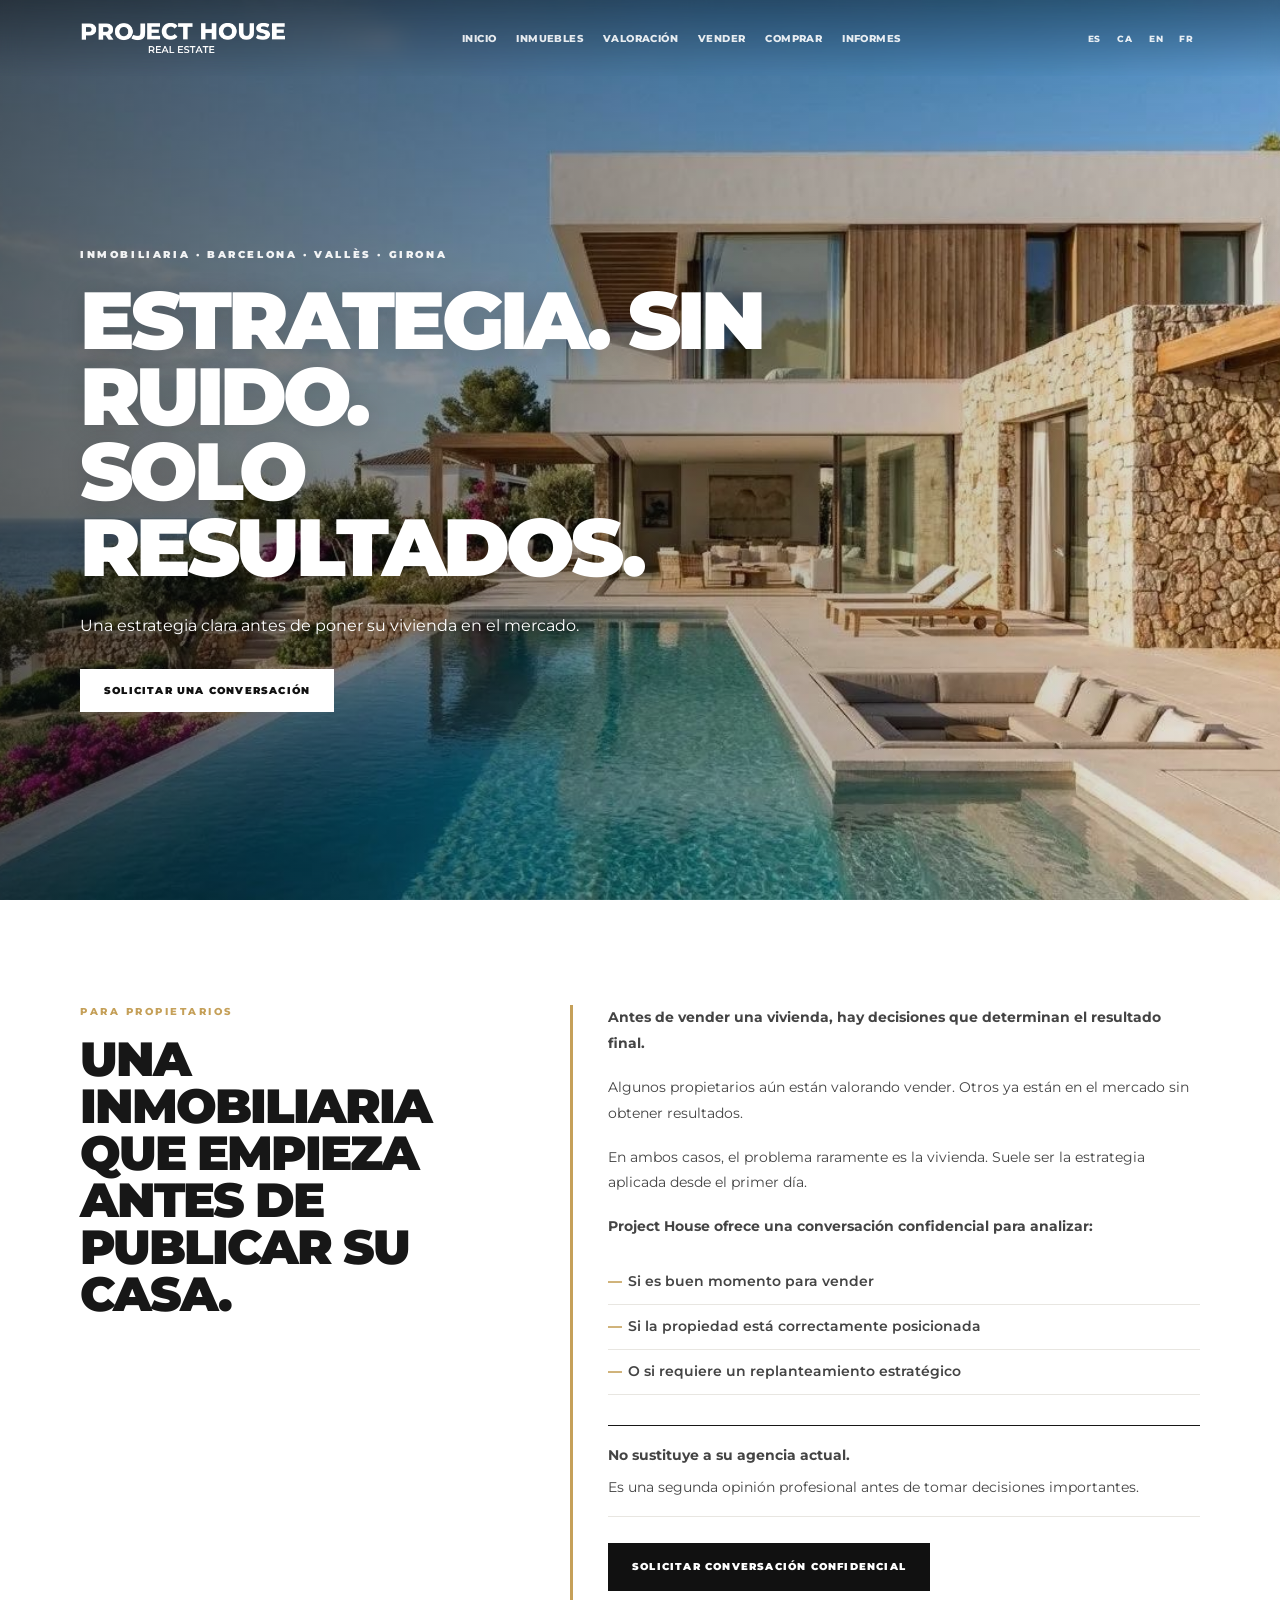
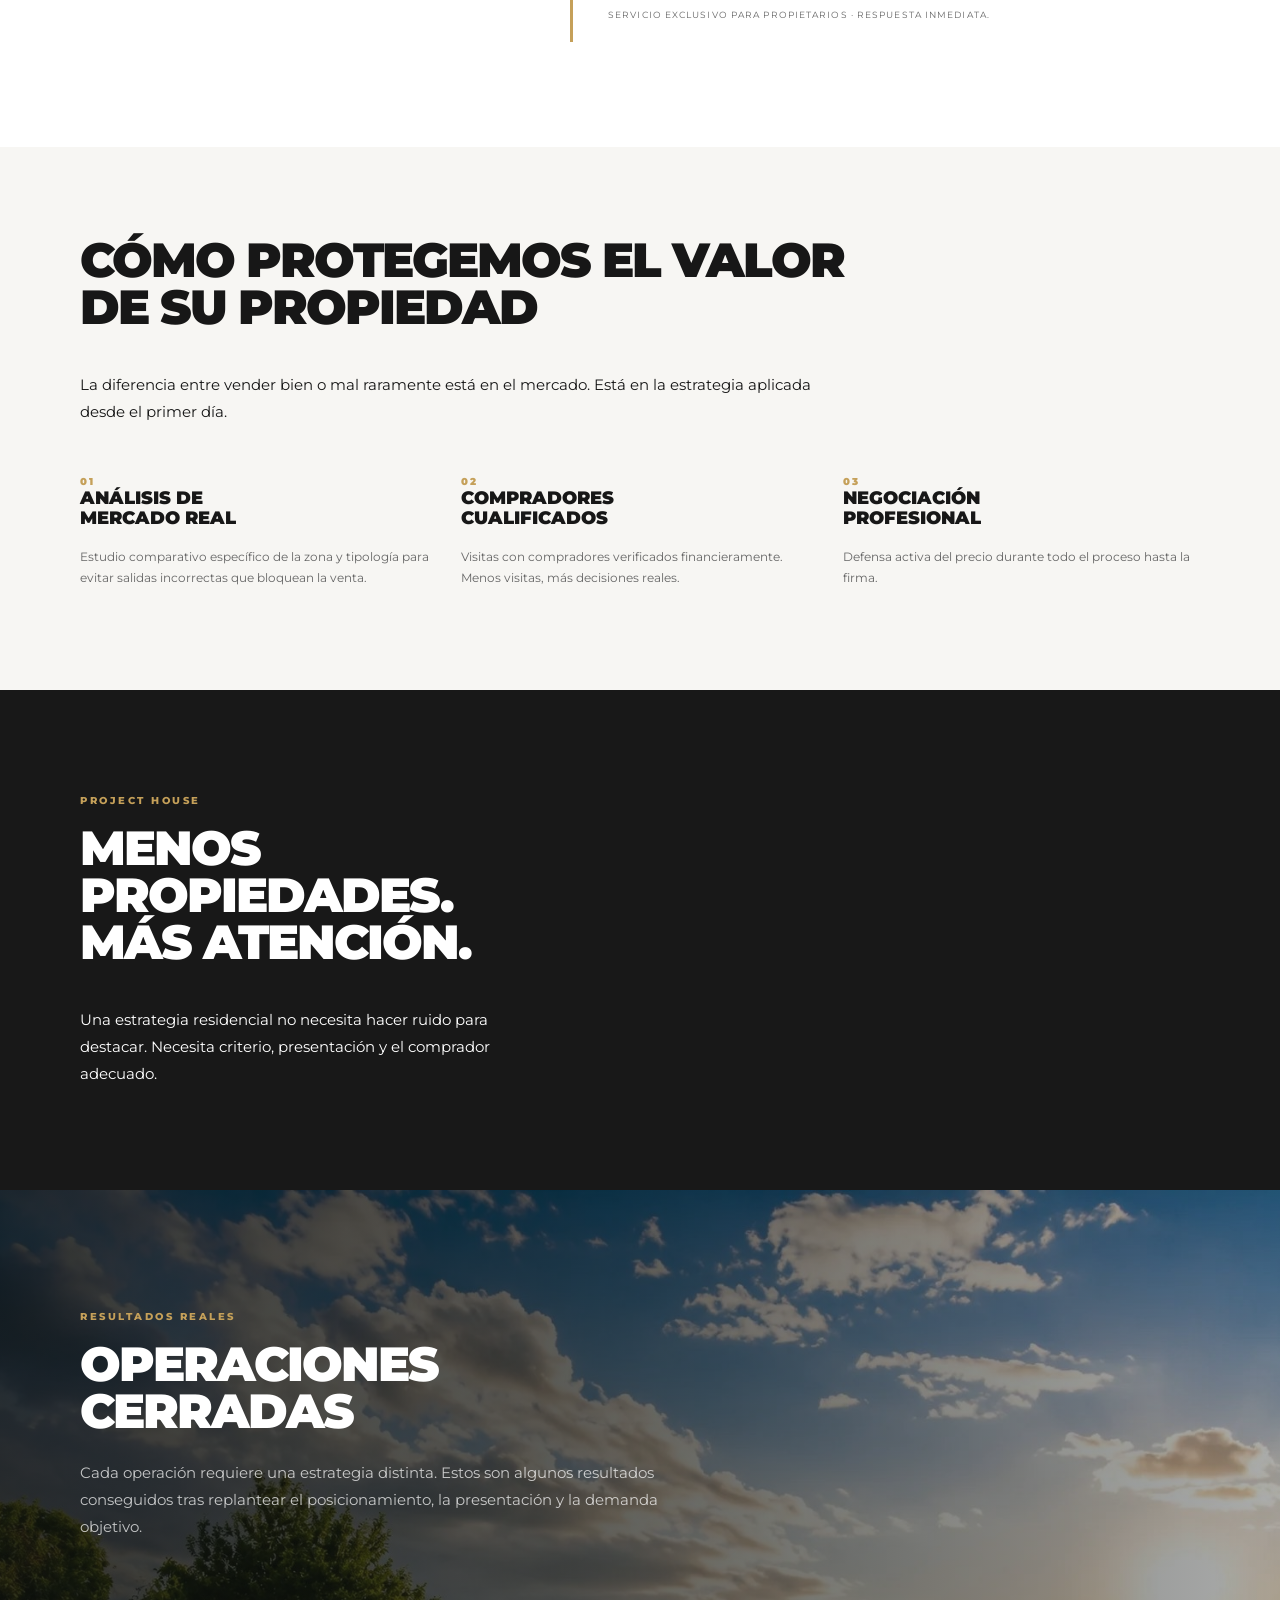
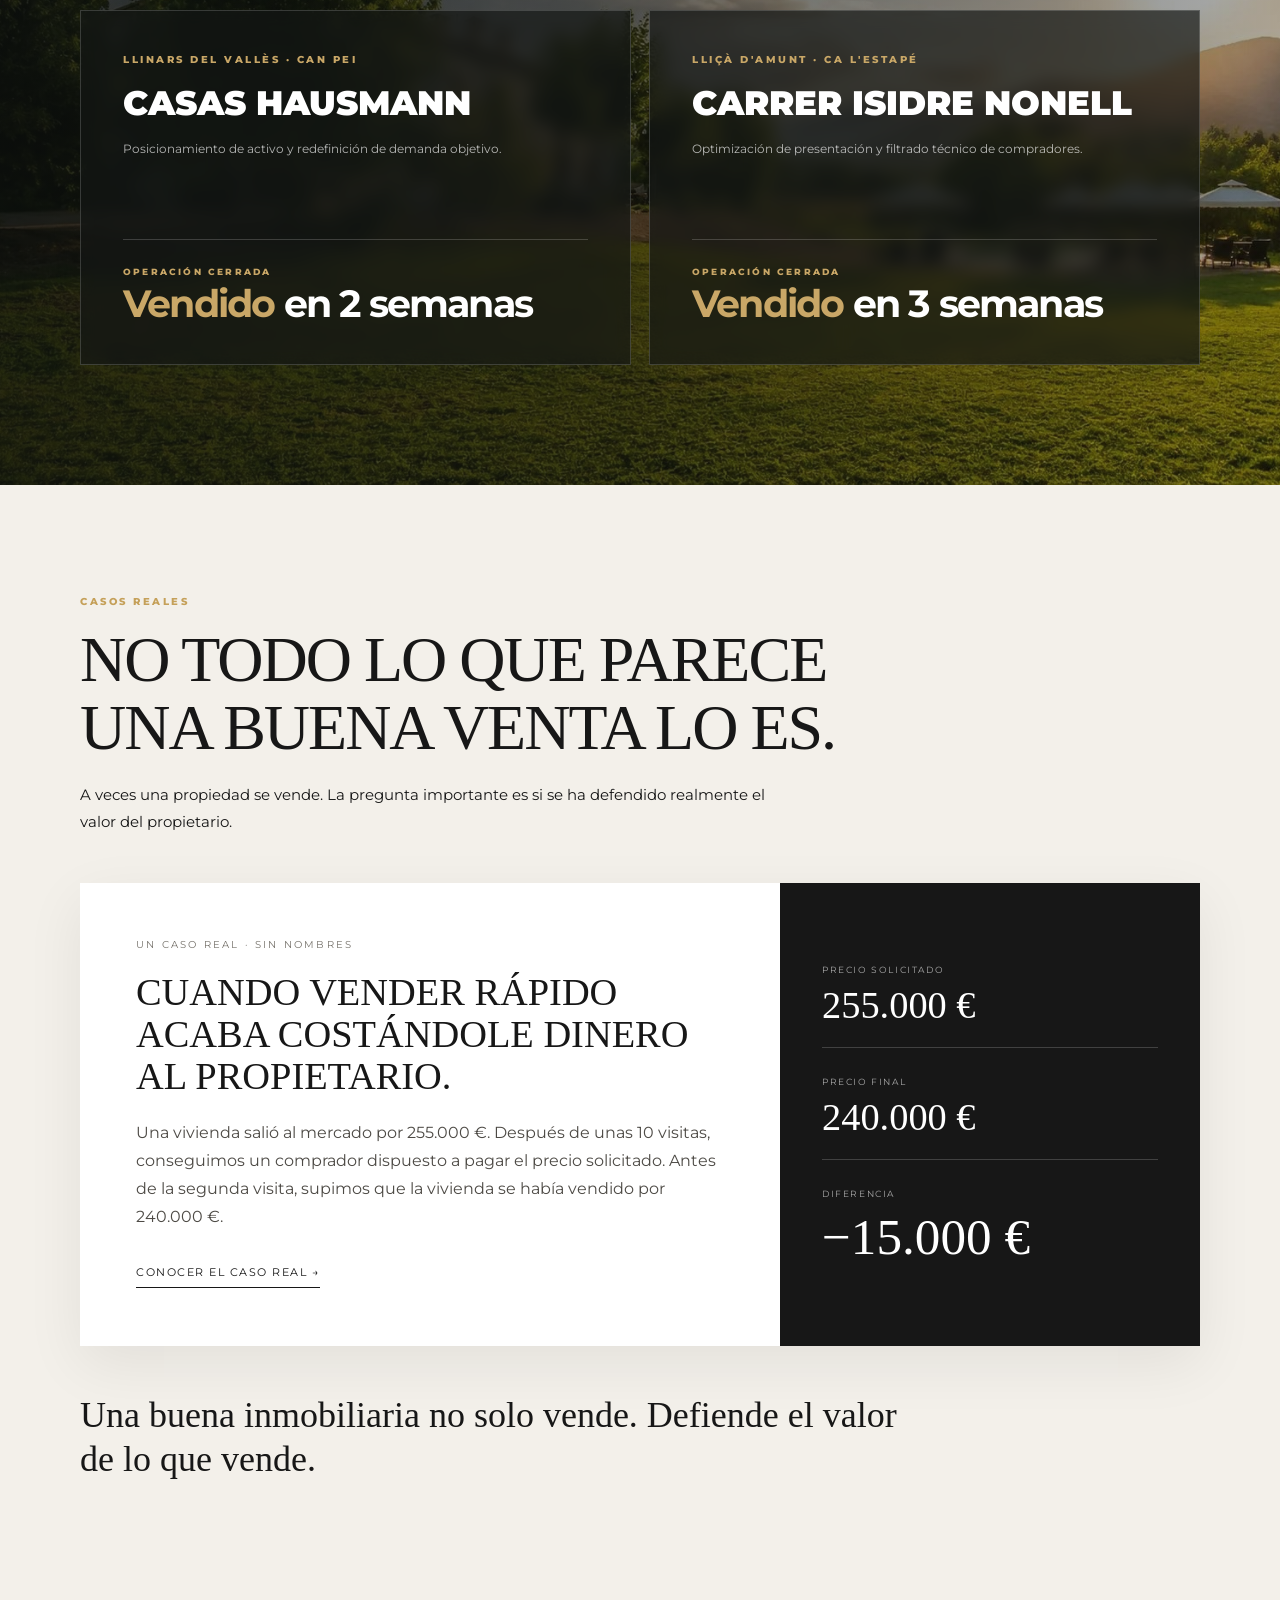
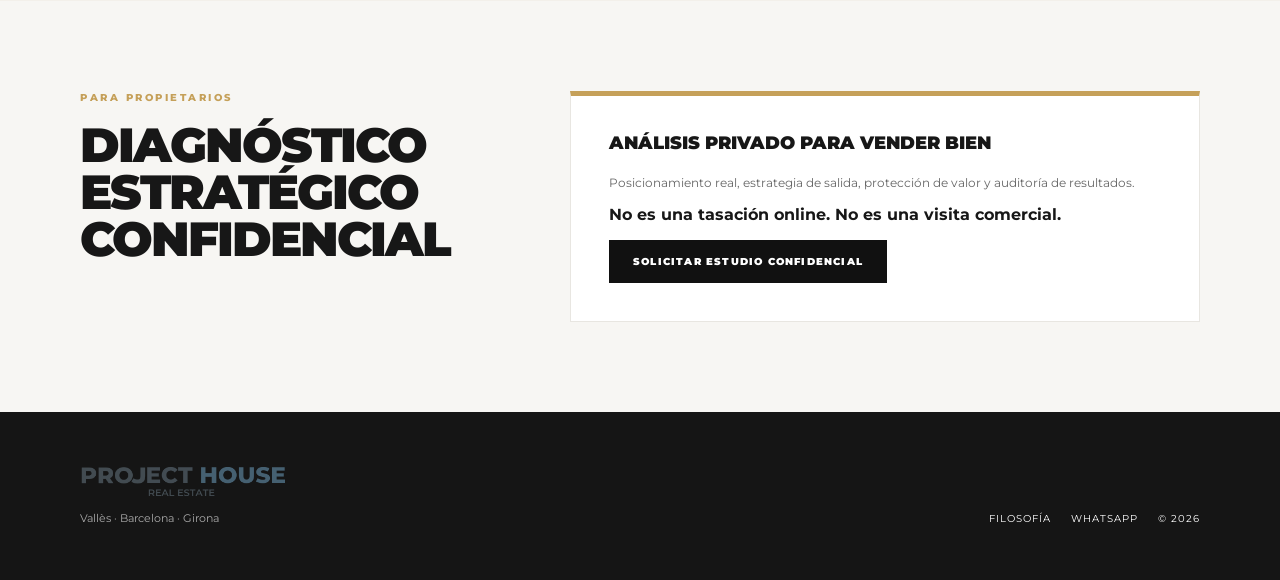
==== index.html @ b7ecf2ed "Add files via upload" ====
<!doctype html><html lang="es"><head><meta charset="utf-8"><meta name="viewport" content="width=device-width,initial-scale=1"><link rel="icon" type="image/x-icon" href="favicon.ico"><link rel="icon" type="image/png" sizes="32x32" href="favicon-32.png"><link rel="icon" type="image/png" sizes="192x192" href="favicon-192.png"><link rel="apple-touch-icon" sizes="180x180" href="favicon-180.png"><meta name="description" content="Project House · Consultoría residencial privada"><title>Inicio | Project House</title><link rel="stylesheet" href="style.css"></head><body class="home-page"><header class="site-header"><nav class="nav container" aria-label="Navegación principal">
<a class="brand" href="index.html"><img src="[data-uri]" alt="Project House" class="brand-logo"></a>
<button class="menu-btn" aria-label="Abrir menú">☰</button>
<ul class="nav-links">
<li><a href="index.html">Inicio</a></li><li><a href="inmuebles.html">Inmuebles</a></li><li><a href="valoracion.html">Valoración</a></li><li><a href="vender.html">Vender</a></li><li><a href="comprar.html">Comprar</a></li><li><a href="informes.html">Informes</a></li>
</ul><div class="lang-switch" aria-label="Idioma"><button type="button" data-lang="es">ES</button><button type="button" data-lang="ca">CA</button><button type="button" data-lang="en">EN</button><button type="button" data-lang="fr">FR</button></div></nav></header><main><section class="hero"><div class="hero-inner"><p class="hero-realestate" data-i18n="heroEyebrow">INMOBILIARIA · BARCELONA · VALLÈS · GIRONA</p><h1 data-i18n="heroTitle">Estrategia. Sin ruido.<br>Solo resultados.</h1><p class="lead" data-i18n="heroLead">Una estrategia clara antes de poner su vivienda en el mercado.</p><a class="btn" href="https://wa.me/34658163141" target="_blank" rel="noopener" data-i18n="heroButton">Solicitar una conversación</a></div></section>
<section class="section conversation-section"><div class="container split"><div><p class="eyebrow" data-i18n="conversationEyebrow">Para propietarios</p><h2 data-i18n="conversationTitle">UNA INMOBILIARIA QUE EMPIEZA<br>ANTES DE PUBLICAR SU CASA.</h2></div><div class="accent-copy conversation-copy"><p><strong data-i18n="conversationIntro">Antes de vender una vivienda, hay decisiones que determinan el resultado final.</strong></p><p data-i18n="conversationP1">Algunos propietarios aún están valorando vender. Otros ya están en el mercado sin obtener resultados.</p><p data-i18n="conversationP2">En ambos casos, el problema raramente es la vivienda. Suele ser la estrategia aplicada desde el primer día.</p><p><strong data-i18n="conversationOffer">Project House ofrece una conversación confidencial para analizar:</strong></p><ul class="conversation-list"><li data-i18n="conversationLi1">Si es buen momento para vender</li><li data-i18n="conversationLi2">Si la propiedad está correctamente posicionada</li><li data-i18n="conversationLi3">O si requiere un replanteamiento estratégico</li></ul><div class="conversation-note"><p><strong data-i18n="conversationNote1">No sustituye a su agencia actual.</strong></p><p data-i18n="conversationNote2">Es una segunda opinión profesional antes de tomar decisiones importantes.</p></div><a class="btn" href="https://wa.me/34658163141" target="_blank" rel="noopener" data-i18n="conversationButton">Solicitar conversación confidencial</a><p class="service-note" data-i18n="conversationService">Servicio exclusivo para propietarios · Respuesta inmediata.</p></div></div></section>
<section class="section soft"><div class="container"><h2>Cómo protegemos el valor<br>de su propiedad</h2><p class="lead" style="margin:0 0 45px;max-width:760px">La diferencia entre vender bien o mal raramente está en el mercado. Está en la estrategia aplicada desde el primer día.</p><div class="grid-3"><div><span class="step-number">01</span><h3>Análisis de<br>mercado real</h3><p class="small">Estudio comparativo específico de la zona y tipología para evitar salidas incorrectas que bloquean la venta.</p></div><div><span class="step-number">02</span><h3>Compradores<br>cualificados</h3><p class="small">Visitas con compradores verificados financieramente. Menos visitas, más decisiones reales.</p></div><div><span class="step-number">03</span><h3>Negociación<br>profesional</h3><p class="small">Defensa activa del precio durante todo el proceso hasta la firma.</p></div></div></div></section>
<section class="visual-band"><div class="container"><div class="visual-band-copy"><p class="eyebrow">Project House</p><h2>Menos propiedades.<br>Más atención.</h2><p class="lead">Una estrategia residencial no necesita hacer ruido para destacar. Necesita criterio, presentación y el comprador adecuado.</p></div><div class="visual-band-image" role="img" aria-label="Arquitectura residencial contemporánea"></div></div></section>

<section class="results-section">
  <div class="results-background"><img src="[data-uri]" alt="Operación residencial cerrada" loading="eager"></div>
  <div class="container results-content">
    <div class="results-heading">
      <p class="eyebrow">Resultados reales</p>
      <h2>Operaciones<br>cerradas</h2>
      <p class="results-intro">Cada operación requiere una estrategia distinta. Estos son algunos resultados conseguidos tras replantear el posicionamiento, la presentación y la demanda objetivo.</p>
    </div>
    <div class="results-grid">
      <article class="result-card">
        <div class="result-card-top">
          <p class="eyebrow">Llinars del Vallès · Can Pei</p>
          <h3>Casas Hausmann</h3>
          <p class="small">Posicionamiento de activo y redefinición de demanda objetivo.</p>
        </div>
        <div class="result-outcome">
          <span>OPERACIÓN CERRADA</span>
          <strong><em>Vendido</em> en 2 semanas</strong>
        </div>
      </article>
      <article class="result-card">
        <div class="result-card-top">
          <p class="eyebrow">Lliçà d'Amunt · Ca l'Estapé</p>
          <h3>Carrer Isidre Nonell</h3>
          <p class="small">Optimización de presentación y filtrado técnico de compradores.</p>
        </div>
        <div class="result-outcome">
          <span>OPERACIÓN CERRADA</span>
          <strong><em>Vendido</em> en 3 semanas</strong>
        </div>
      </article>
    </div>
  </div>
</section>
<section class="case-study-section">
  <div class="container case-study-wrap">
    <div class="case-study-heading">
      <p class="eyebrow" data-i18n="caseEyebrow">Casos reales</p>
      <h2 data-i18n="caseHomeTitle">No todo lo que parece una buena venta lo es.</h2>
      <p class="lead" data-i18n="caseHomeLead">A veces una propiedad se vende. La pregunta importante es si se ha defendido realmente el valor del propietario.</p>
    </div>
    <div class="case-study-card">
      <div class="case-study-copy">
        <p class="case-study-kicker" data-i18n="caseKicker">Un caso real · sin nombres</p>
        <h3 data-i18n="caseHomeCaseTitle">Cuando vender rápido acaba costándole dinero al propietario.</h3>
        <p data-i18n="caseHomeCaseText">Una vivienda salió al mercado por 255.000 €. Después de unas 10 visitas, conseguimos un comprador dispuesto a pagar el precio solicitado. Antes de la segunda visita, supimos que la vivienda se había vendido por 240.000 €.</p>
        <a class="case-study-link" href="casos-reales.html" data-i18n="caseHomeButton">Conocer el caso real →</a>
      </div>
      <div class="case-study-numbers" aria-label="Comparativa de precios">
        <div><span data-i18n="caseAskedLabel">Precio solicitado</span><strong>255.000 €</strong></div>
        <div><span data-i18n="caseFinalLabel">Precio final</span><strong>240.000 €</strong></div>
        <div class="case-study-difference"><span data-i18n="caseDifferenceLabel">Diferencia</span><strong>−15.000 €</strong></div>
      </div>
    </div>
    <p class="case-study-mantra" data-i18n="caseMantra">Una buena inmobiliaria no solo vende. Defiende el valor de lo que vende.</p>
  </div>
</section>
</section>
<section class="section soft"><div class="container split"><div><p class="eyebrow">Para propietarios</p><h2>Diagnóstico estratégico confidencial</h2></div><div class="card gold-top"><h3>Análisis privado para vender bien</h3><p class="small">Posicionamiento real, estrategia de salida, protección de valor y auditoría de resultados.</p><p><strong>No es una tasación online. No es una visita comercial.</strong></p><a class="btn" href="https://wa.me/34658163141" target="_blank">Solicitar estudio confidencial</a></div></div></section></main><footer class="site-footer"><div class="container footer-grid"><div><div class="brand"><img src="[data-uri]" alt="Project House" class="brand-logo"></div><p>Vallès · Barcelona · Girona</p></div><div class="footer-links"><a href="filosofia.html">Filosofía</a><a href="https://wa.me/34658163141" target="_blank" rel="noopener">WhatsApp</a><span>© 2026</span></div></div></footer><script src="script.js"></script></body></html>
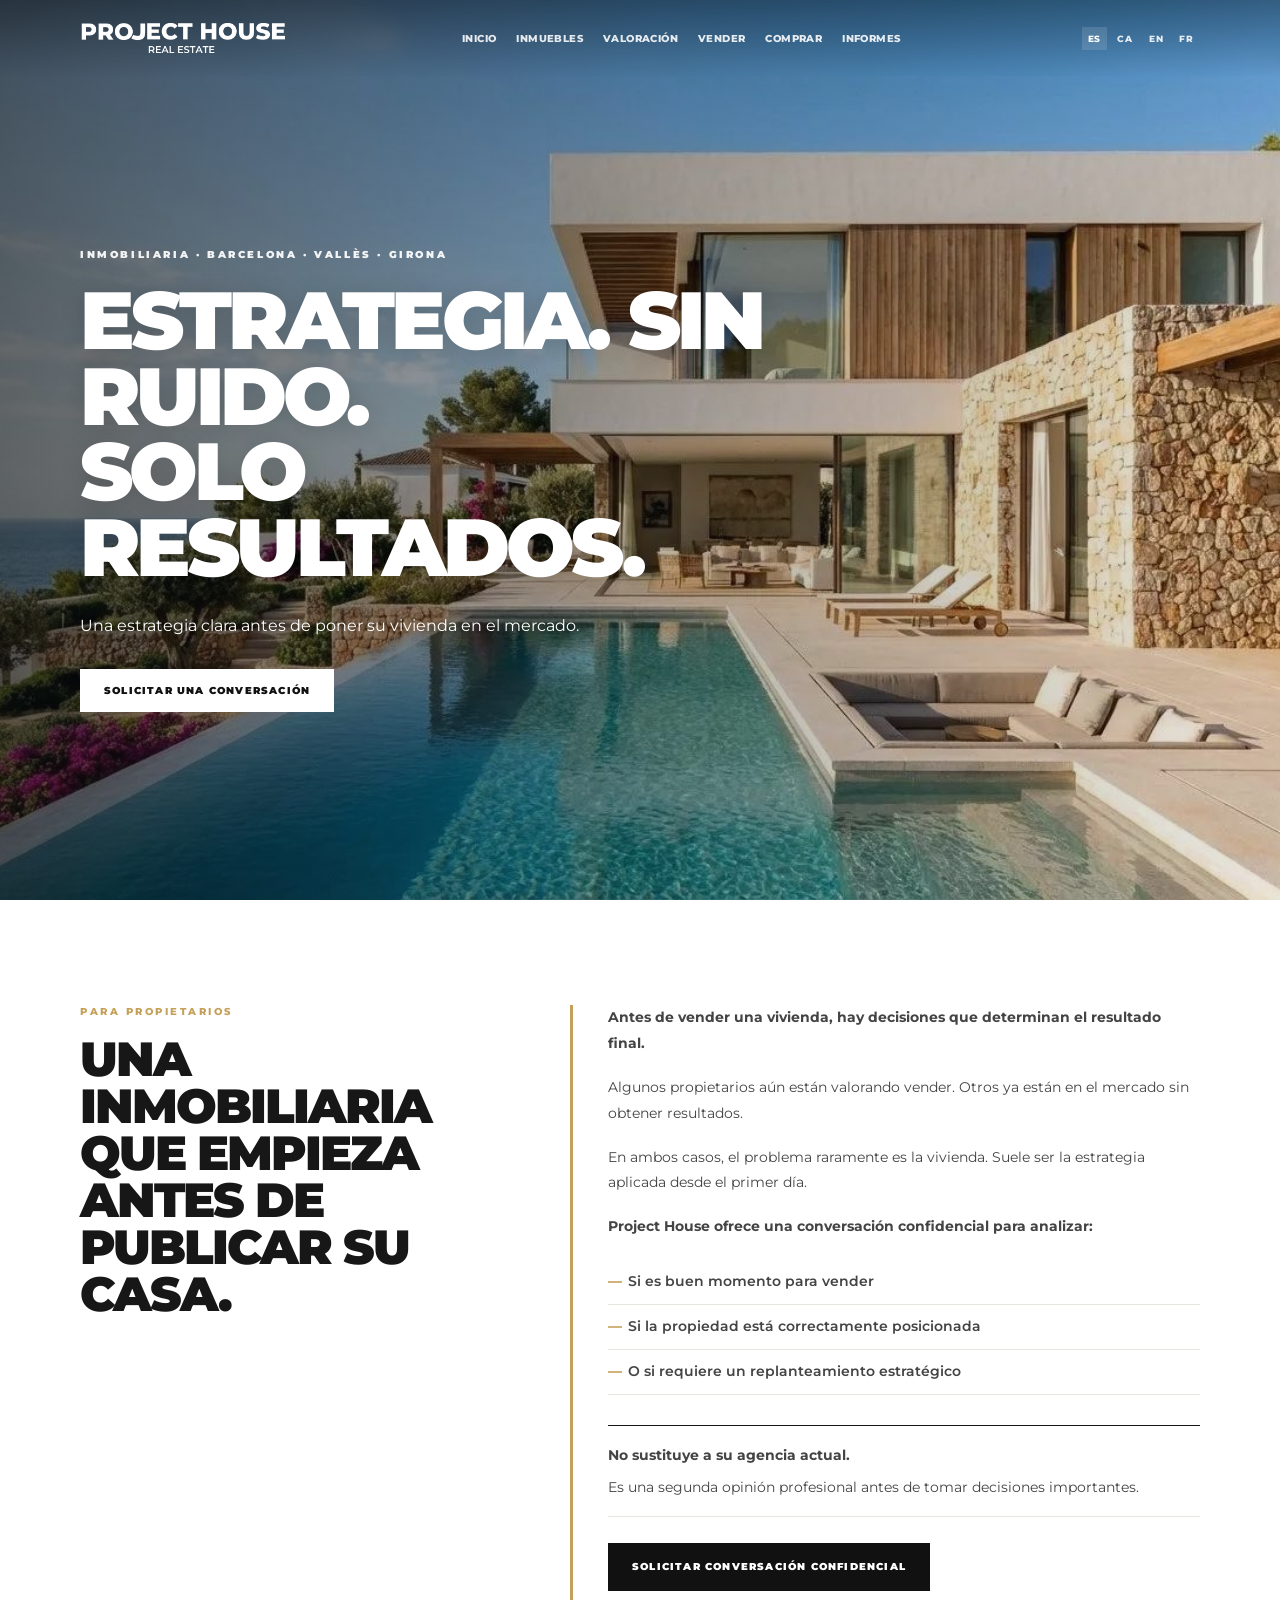
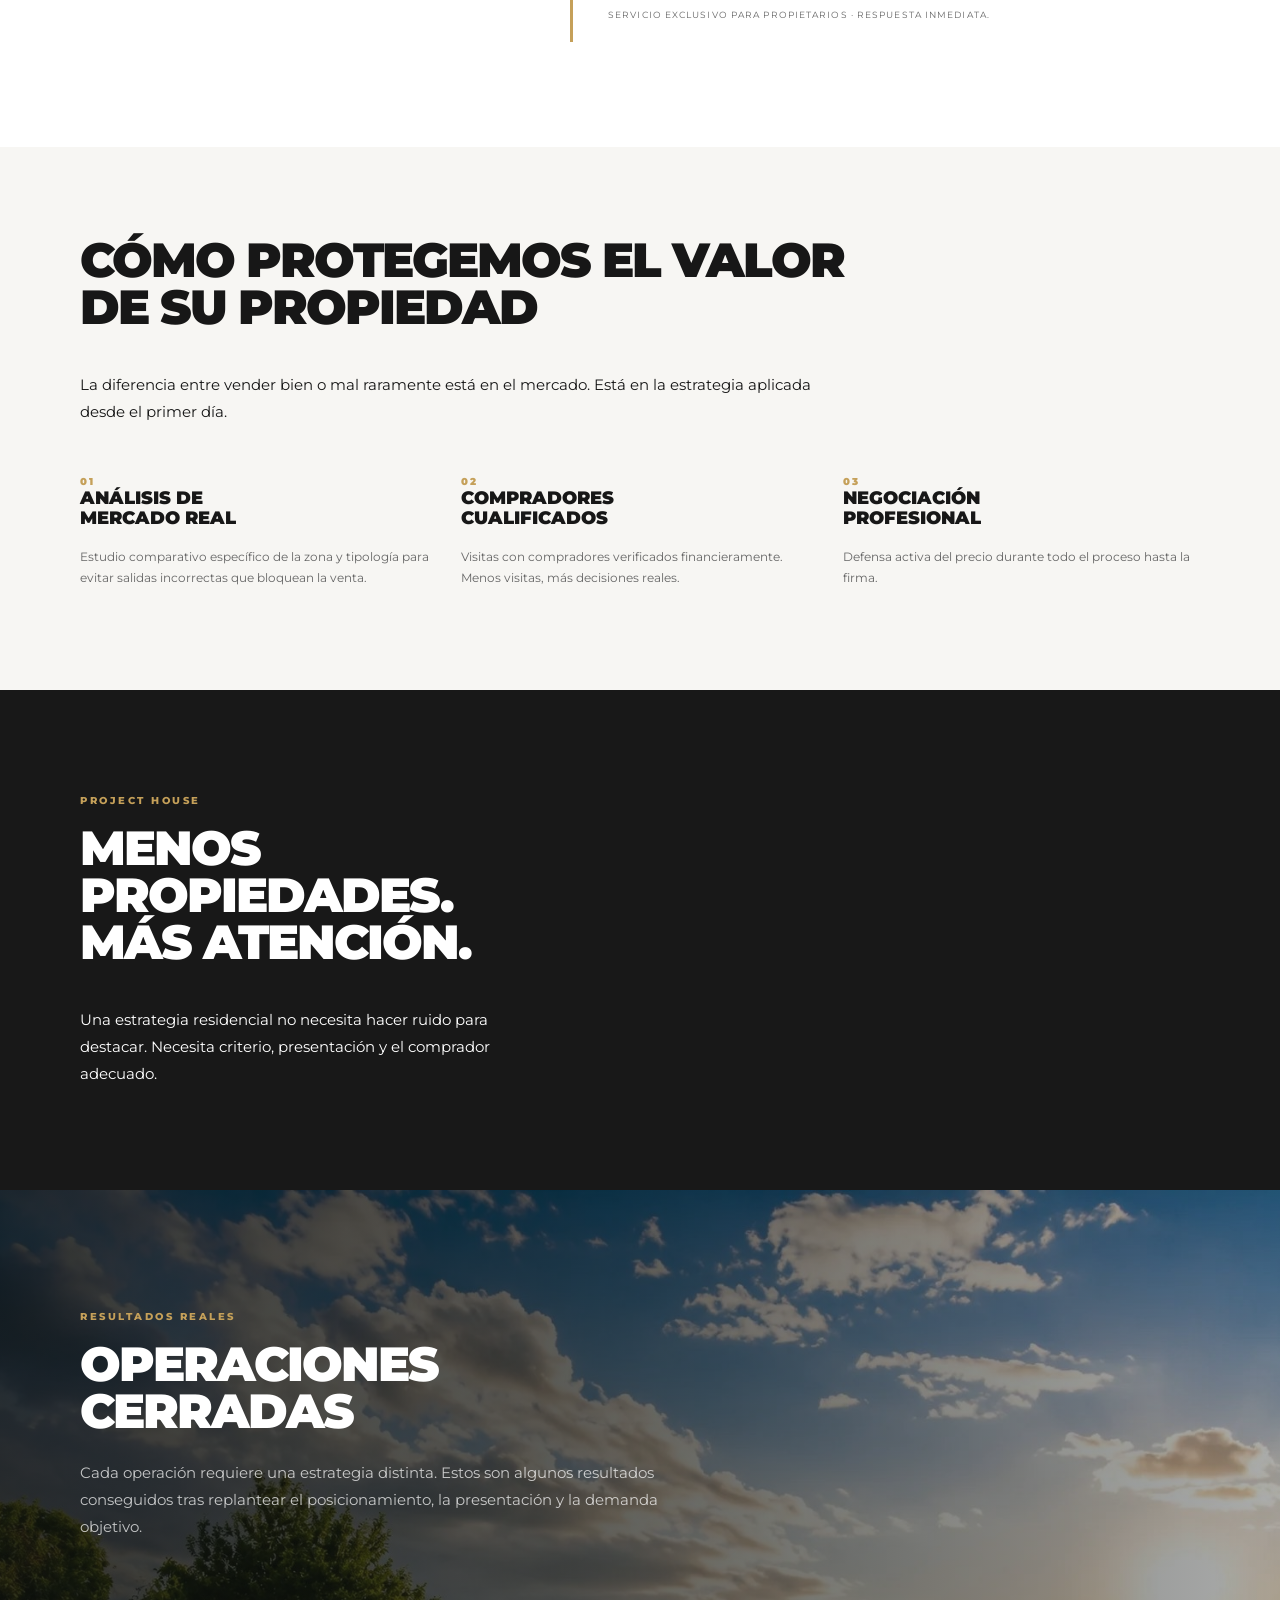
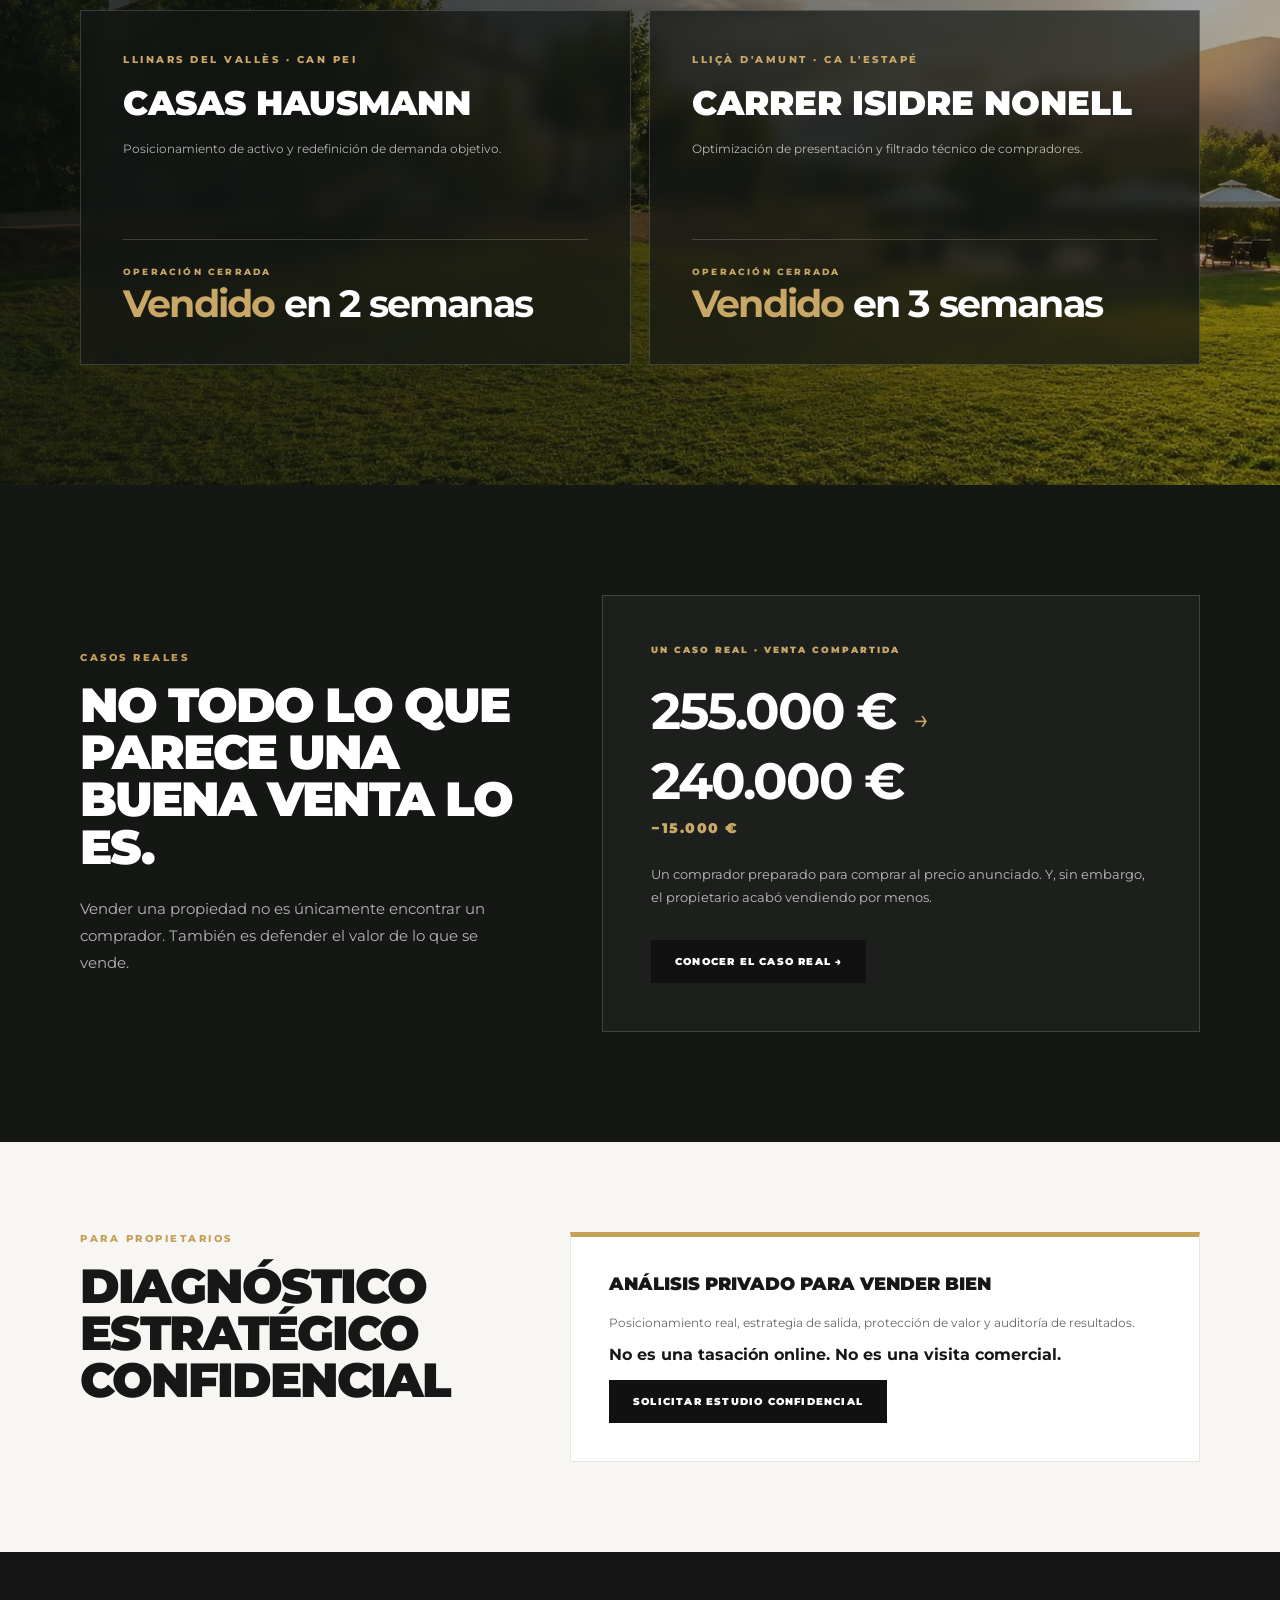
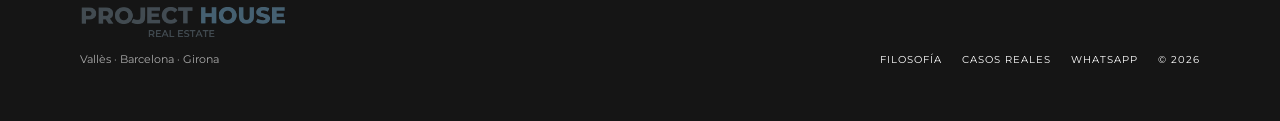
==== commit 3cc61357: "Add files via upload" ====
--- a/index.html
+++ b/index.html
@@ -42,28 +42,23 @@
     </div>
   </div>
 </section>
-<section class="case-study-section">
-  <div class="container case-study-wrap">
-    <div class="case-study-heading">
-      <p class="eyebrow" data-i18n="caseEyebrow">Casos reales</p>
-      <h2 data-i18n="caseHomeTitle">No todo lo que parece una buena venta lo es.</h2>
-      <p class="lead" data-i18n="caseHomeLead">A veces una propiedad se vende. La pregunta importante es si se ha defendido realmente el valor del propietario.</p>
-    </div>
-    <div class="case-study-card">
-      <div class="case-study-copy">
-        <p class="case-study-kicker" data-i18n="caseKicker">Un caso real · sin nombres</p>
-        <h3 data-i18n="caseHomeCaseTitle">Cuando vender rápido acaba costándole dinero al propietario.</h3>
-        <p data-i18n="caseHomeCaseText">Una vivienda salió al mercado por 255.000 €. Después de unas 10 visitas, conseguimos un comprador dispuesto a pagar el precio solicitado. Antes de la segunda visita, supimos que la vivienda se había vendido por 240.000 €.</p>
-        <a class="case-study-link" href="casos-reales.html" data-i18n="caseHomeButton">Conocer el caso real →</a>
+
+<section class="case-teaser-section">
+  <div class="container">
+    <div class="case-teaser-grid">
+      <div class="case-teaser-intro">
+        <p class="eyebrow">Casos reales</p>
+        <h2>No todo lo que parece una buena venta lo es.</h2>
+        <p class="lead">Vender una propiedad no es únicamente encontrar un comprador. También es defender el valor de lo que se vende.</p>
       </div>
-      <div class="case-study-numbers" aria-label="Comparativa de precios">
-        <div><span data-i18n="caseAskedLabel">Precio solicitado</span><strong>255.000 €</strong></div>
-        <div><span data-i18n="caseFinalLabel">Precio final</span><strong>240.000 €</strong></div>
-        <div class="case-study-difference"><span data-i18n="caseDifferenceLabel">Diferencia</span><strong>−15.000 €</strong></div>
+      <div class="case-teaser-card">
+        <div class="case-teaser-label">UN CASO REAL · VENTA COMPARTIDA</div>
+        <div class="case-price-line"><strong>255.000 €</strong><span>→</span><strong>240.000 €</strong></div>
+        <div class="case-loss">−15.000 €</div>
+        <p>Un comprador preparado para comprar al precio anunciado. Y, sin embargo, el propietario acabó vendiendo por menos.</p>
+        <a class="btn" href="casos-reales.html">Conocer el caso real →</a>
       </div>
     </div>
-    <p class="case-study-mantra" data-i18n="caseMantra">Una buena inmobiliaria no solo vende. Defiende el valor de lo que vende.</p>
   </div>
 </section>
-</section>
-<section class="section soft"><div class="container split"><div><p class="eyebrow">Para propietarios</p><h2>Diagnóstico estratégico confidencial</h2></div><div class="card gold-top"><h3>Análisis privado para vender bien</h3><p class="small">Posicionamiento real, estrategia de salida, protección de valor y auditoría de resultados.</p><p><strong>No es una tasación online. No es una visita comercial.</strong></p><a class="btn" href="https://wa.me/34658163141" target="_blank">Solicitar estudio confidencial</a></div></div></section></main><footer class="site-footer"><div class="container footer-grid"><div><div class="brand"><img src="[data-uri]" alt="Project House" class="brand-logo"></div><p>Vallès · Barcelona · Girona</p></div><div class="footer-links"><a href="filosofia.html">Filosofía</a><a href="https://wa.me/34658163141" target="_blank" rel="noopener">WhatsApp</a><span>© 2026</span></div></div></footer><script src="script.js"></script></body></html>
+<section class="section soft"><div class="container split"><div><p class="eyebrow">Para propietarios</p><h2>Diagnóstico estratégico confidencial</h2></div><div class="card gold-top"><h3>Análisis privado para vender bien</h3><p class="small">Posicionamiento real, estrategia de salida, protección de valor y auditoría de resultados.</p><p><strong>No es una tasación online. No es una visita comercial.</strong></p><a class="btn" href="https://wa.me/34658163141" target="_blank">Solicitar estudio confidencial</a></div></div></section></main><footer class="site-footer"><div class="container footer-grid"><div><div class="brand"><img src="[data-uri]" alt="Project House" class="brand-logo"></div><p>Vallès · Barcelona · Girona</p></div><div class="footer-links"><a href="filosofia.html">Filosofía</a><a href="casos-reales.html">Casos reales</a><a href="https://wa.me/34658163141" target="_blank" rel="noopener">WhatsApp</a><span>© 2026</span></div></div></footer><script src="script.js"></script></body></html>
--- a/style.css
+++ b/style.css
@@ -348,25 +348,214 @@
 
 body.home-page .hero{background-image:linear-gradient(90deg,rgba(8,12,14,.62) 0%,rgba(8,12,14,.28) 52%,rgba(8,12,14,.08) 100%),url("[data-uri]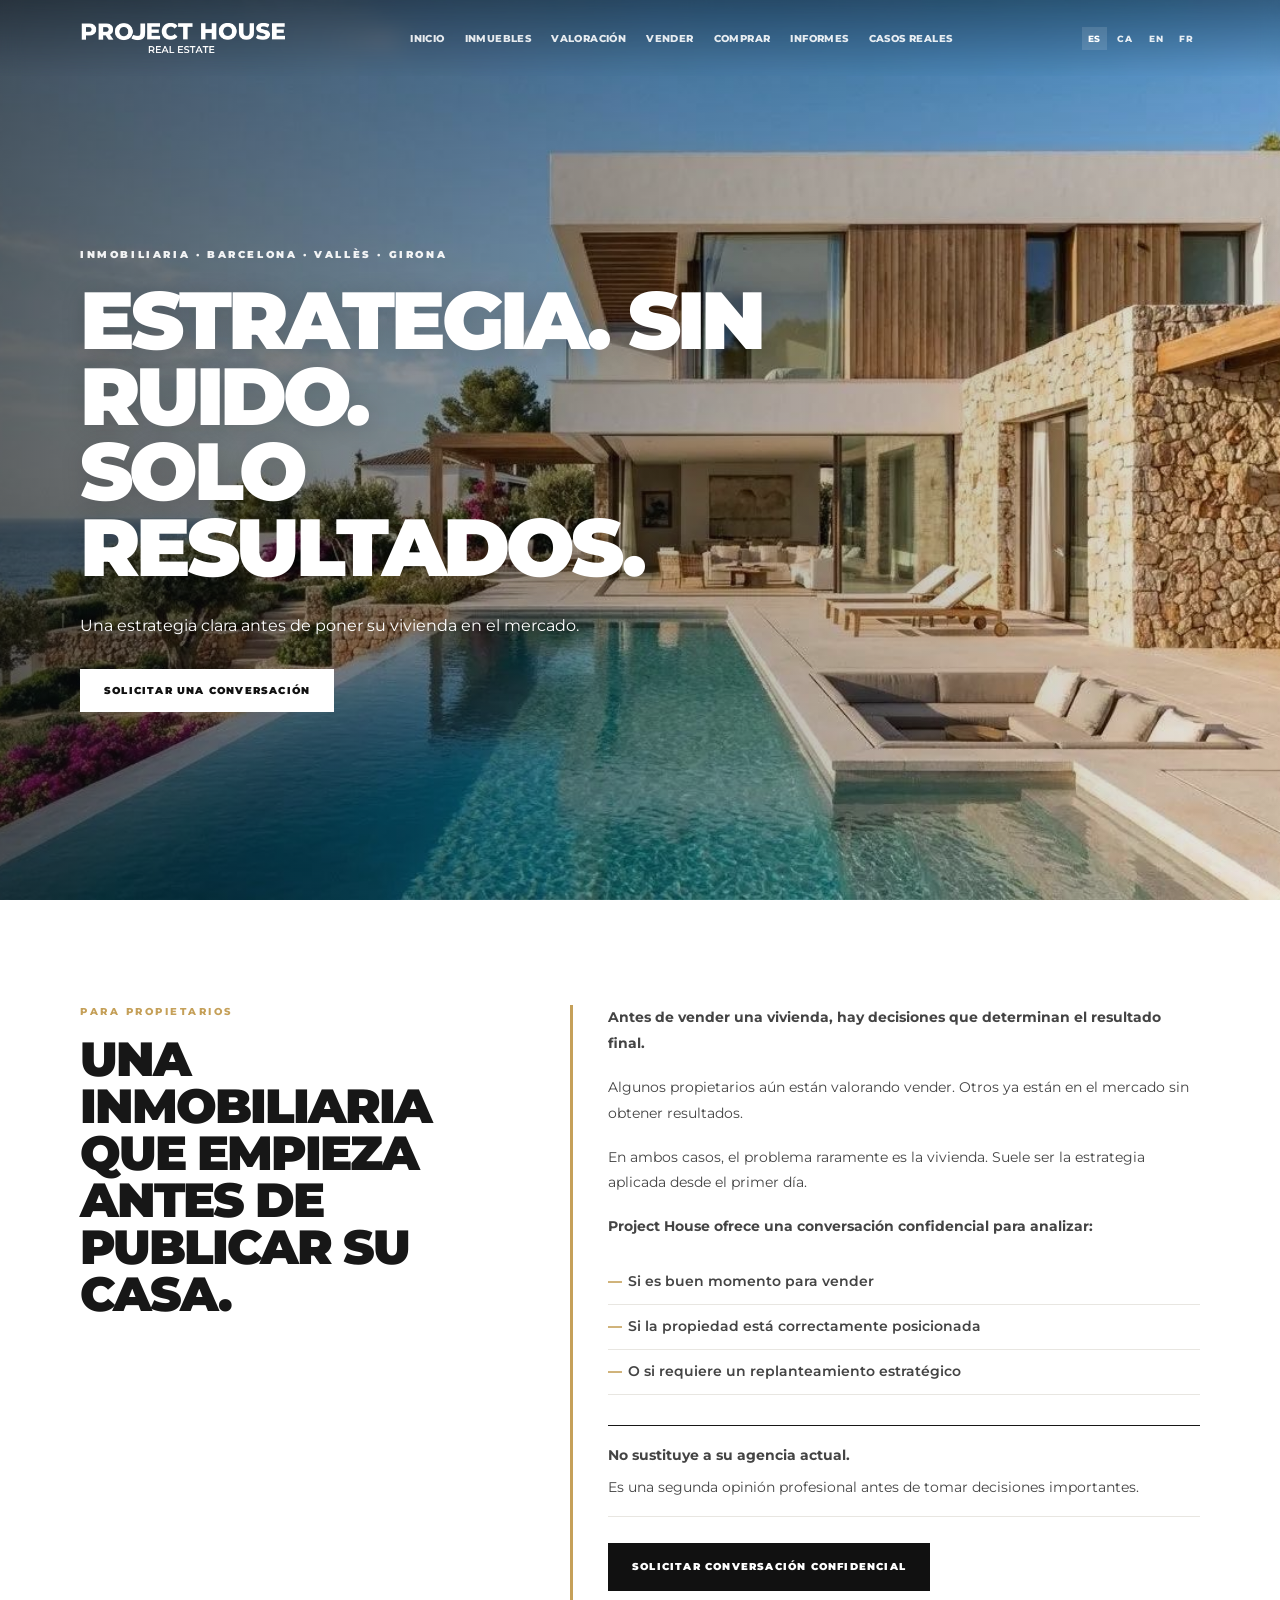
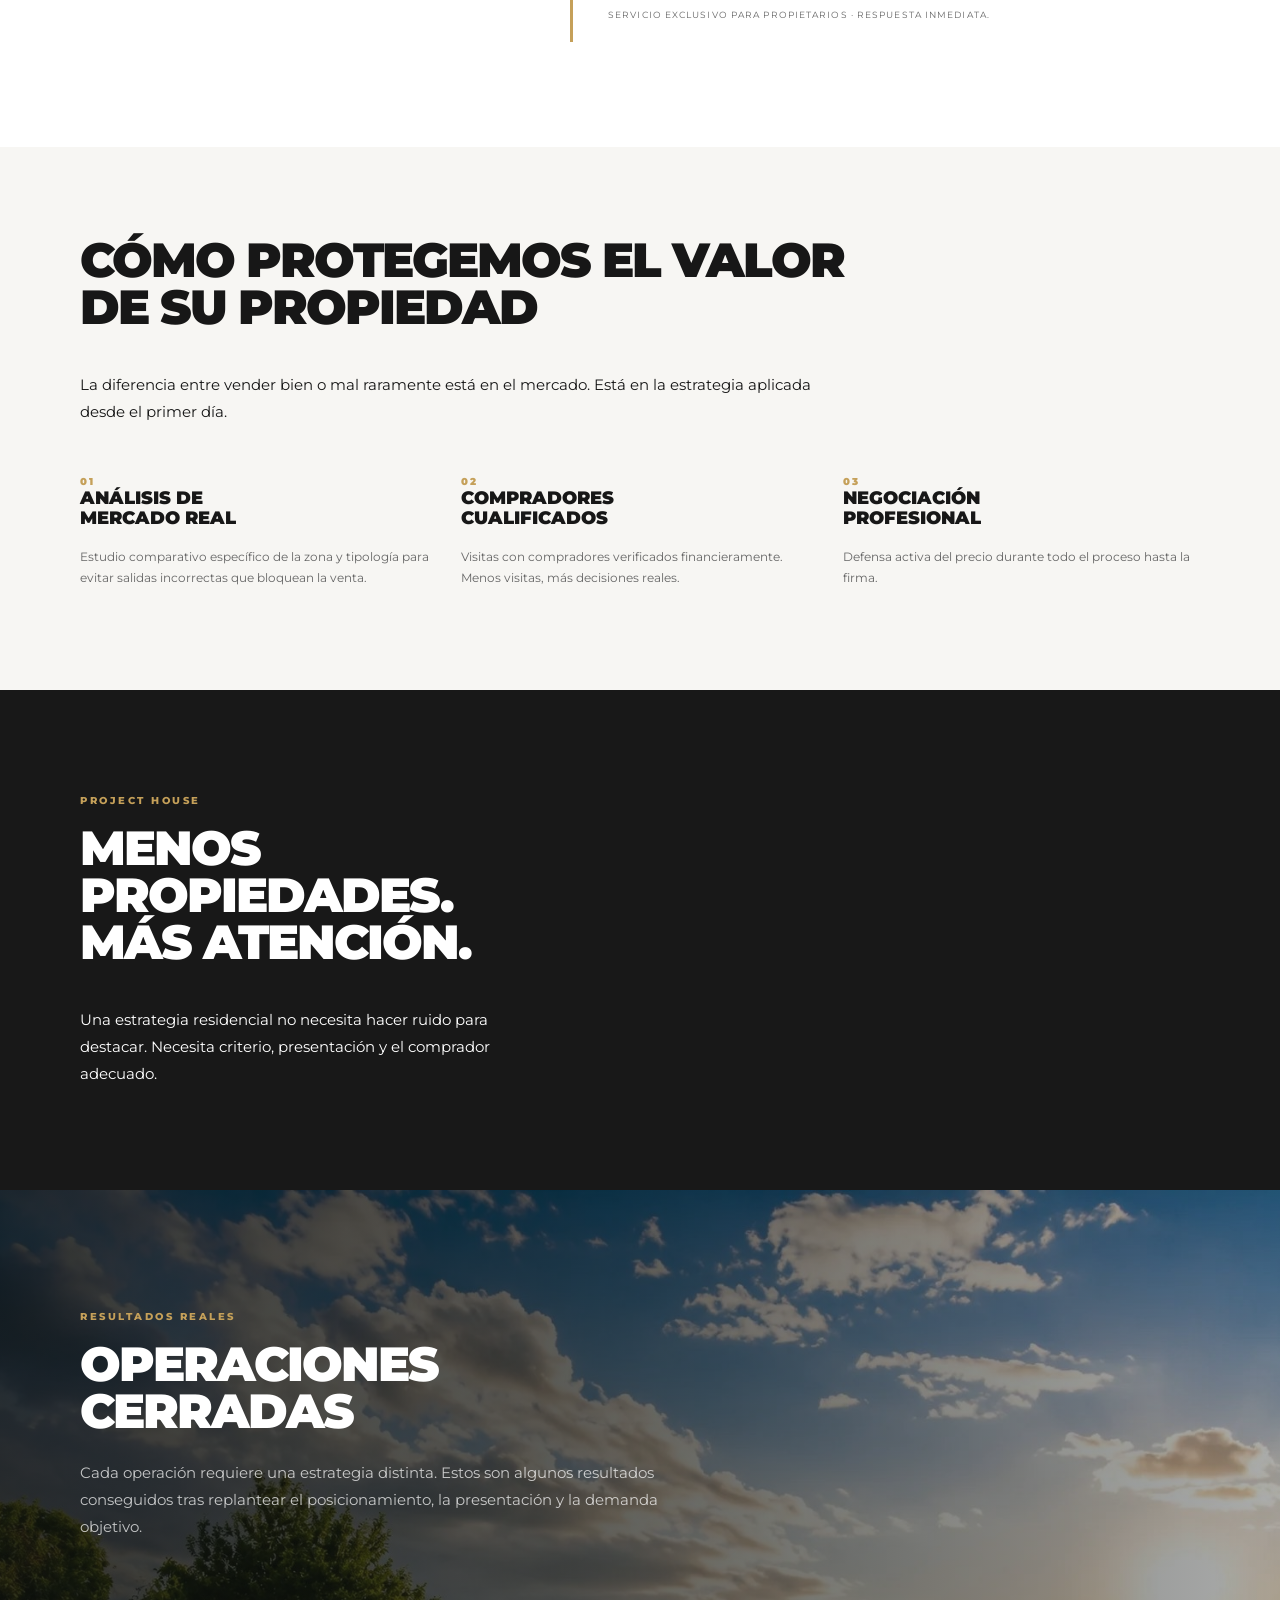
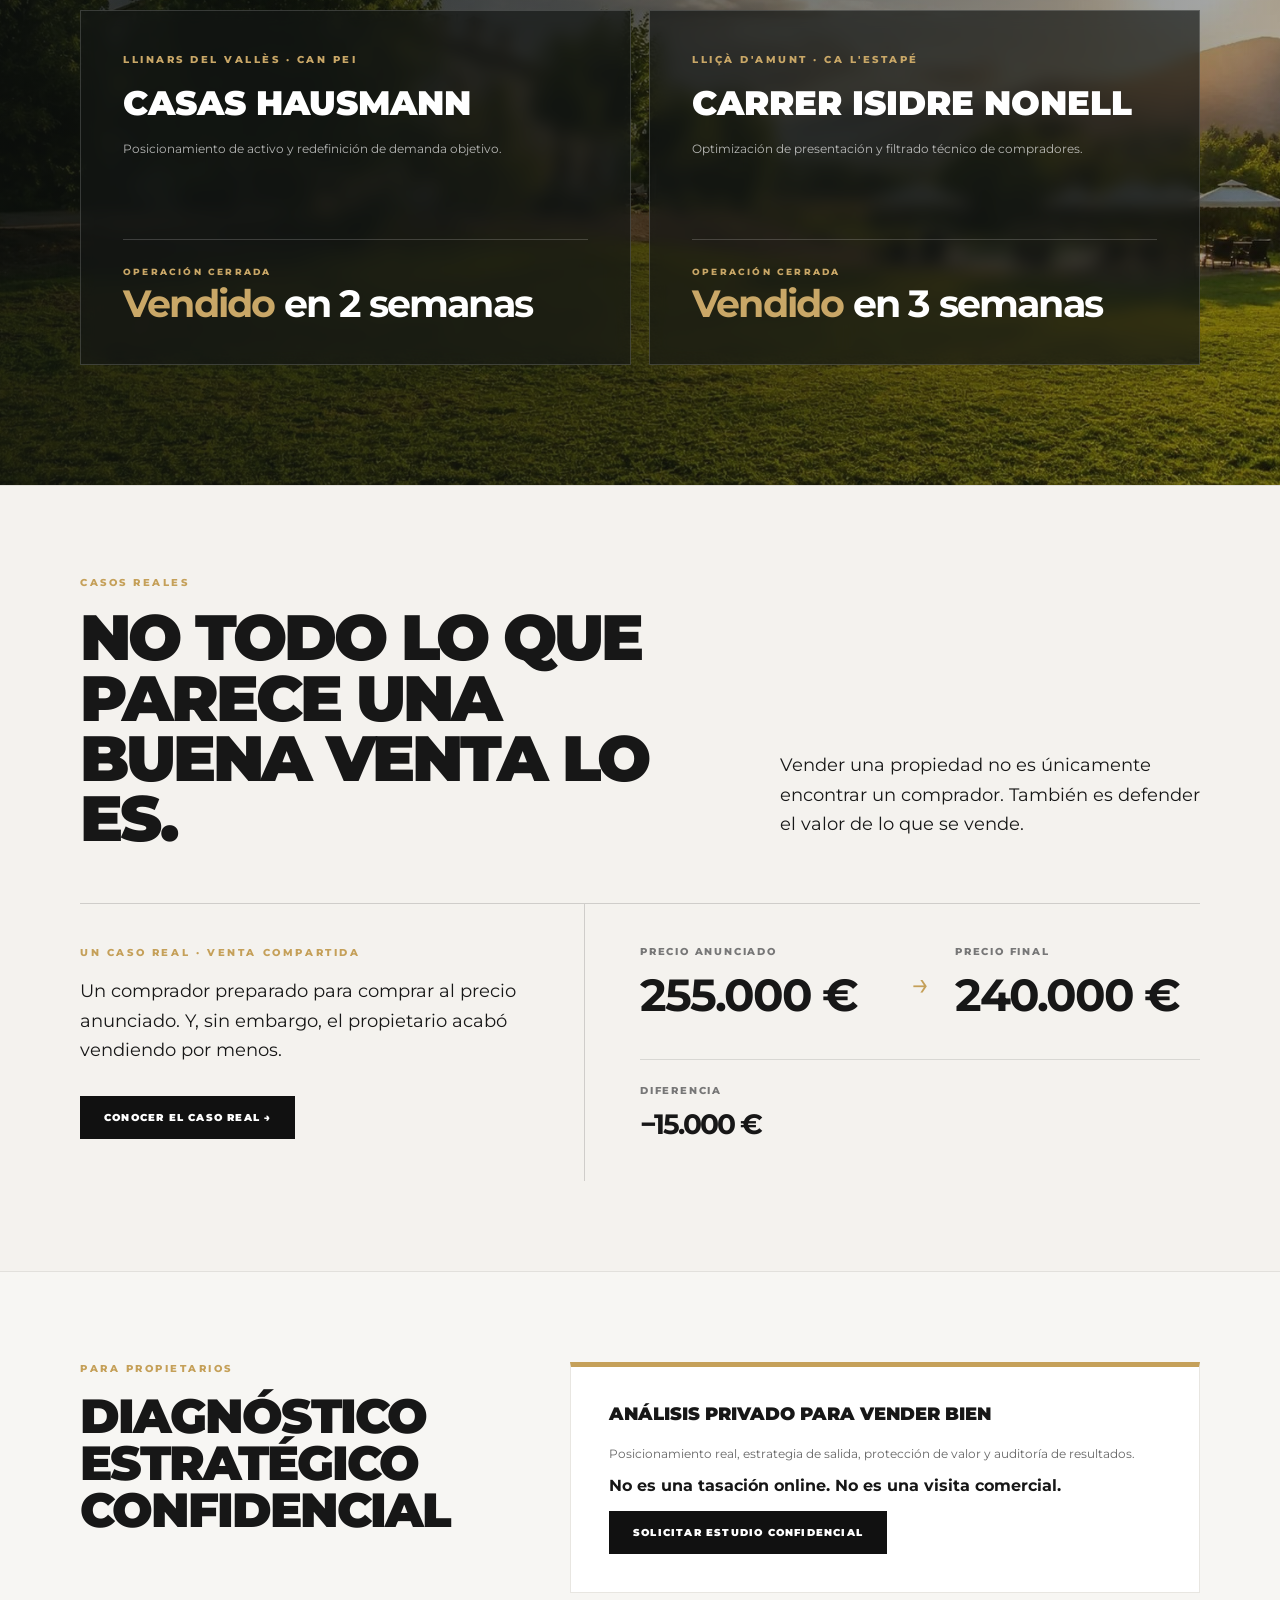
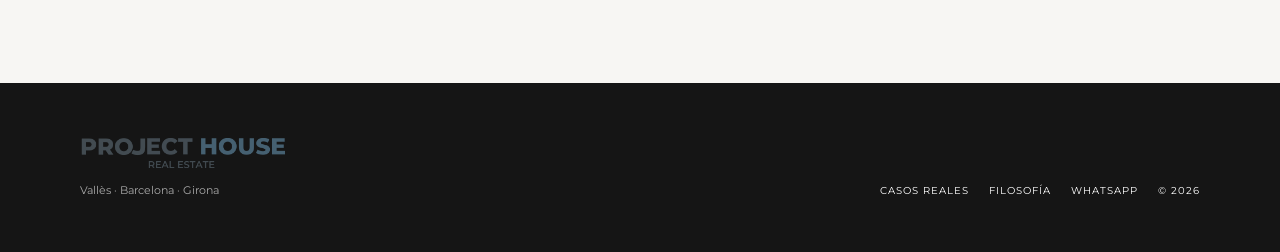
==== commit 7172134c: "Add files via upload" ====
--- a/index.html
+++ b/index.html
@@ -1,64 +1,68 @@
-<!doctype html><html lang="es"><head><meta charset="utf-8"><meta name="viewport" content="width=device-width,initial-scale=1"><link rel="icon" type="image/x-icon" href="favicon.ico"><link rel="icon" type="image/png" sizes="32x32" href="favicon-32.png"><link rel="icon" type="image/png" sizes="192x192" href="favicon-192.png"><link rel="apple-touch-icon" sizes="180x180" href="favicon-180.png"><meta name="description" content="Project House · Consultoría residencial privada"><title>Inicio | Project House</title><link rel="stylesheet" href="style.css"></head><body class="home-page"><header class="site-header"><nav class="nav container" aria-label="Navegación principal">
-<a class="brand" href="index.html"><img src="[data-uri]" alt="Project House" class="brand-logo"></a>
-<button class="menu-btn" aria-label="Abrir menú">☰</button>
+<!DOCTYPE html>
+
+<html lang="es"><head><meta charset="utf-8"/><meta content="width=device-width,initial-scale=1" name="viewport"/><link href="favicon.ico" rel="icon" type="image/x-icon"/><link href="favicon-32.png" rel="icon" sizes="32x32" type="image/png"/><link href="favicon-192.png" rel="icon" sizes="192x192" type="image/png"/><link href="favicon-180.png" rel="apple-touch-icon" sizes="180x180"/><meta content="Project House · Consultoría residencial privada" name="description"/><title>Inicio | Project House</title><link href="style.css" rel="stylesheet"/></head><body class="home-page"><header class="site-header"><nav aria-label="Navegación principal" class="nav container">
+<a class="brand" href="index.html"><img alt="Project House" class="brand-logo" src="[data-uri]"/></a>
+<button aria-label="Abrir menú" class="menu-btn">☰</button>
 <ul class="nav-links">
 <li><a href="index.html">Inicio</a></li><li><a href="inmuebles.html">Inmuebles</a></li><li><a href="valoracion.html">Valoración</a></li><li><a href="vender.html">Vender</a></li><li><a href="comprar.html">Comprar</a></li><li><a href="informes.html">Informes</a></li>
-</ul><div class="lang-switch" aria-label="Idioma"><button type="button" data-lang="es">ES</button><button type="button" data-lang="ca">CA</button><button type="button" data-lang="en">EN</button><button type="button" data-lang="fr">FR</button></div></nav></header><main><section class="hero"><div class="hero-inner"><p class="hero-realestate" data-i18n="heroEyebrow">INMOBILIARIA · BARCELONA · VALLÈS · GIRONA</p><h1 data-i18n="heroTitle">Estrategia. Sin ruido.<br>Solo resultados.</h1><p class="lead" data-i18n="heroLead">Una estrategia clara antes de poner su vivienda en el mercado.</p><a class="btn" href="https://wa.me/34658163141" target="_blank" rel="noopener" data-i18n="heroButton">Solicitar una conversación</a></div></section>
-<section class="section conversation-section"><div class="container split"><div><p class="eyebrow" data-i18n="conversationEyebrow">Para propietarios</p><h2 data-i18n="conversationTitle">UNA INMOBILIARIA QUE EMPIEZA<br>ANTES DE PUBLICAR SU CASA.</h2></div><div class="accent-copy conversation-copy"><p><strong data-i18n="conversationIntro">Antes de vender una vivienda, hay decisiones que determinan el resultado final.</strong></p><p data-i18n="conversationP1">Algunos propietarios aún están valorando vender. Otros ya están en el mercado sin obtener resultados.</p><p data-i18n="conversationP2">En ambos casos, el problema raramente es la vivienda. Suele ser la estrategia aplicada desde el primer día.</p><p><strong data-i18n="conversationOffer">Project House ofrece una conversación confidencial para analizar:</strong></p><ul class="conversation-list"><li data-i18n="conversationLi1">Si es buen momento para vender</li><li data-i18n="conversationLi2">Si la propiedad está correctamente posicionada</li><li data-i18n="conversationLi3">O si requiere un replanteamiento estratégico</li></ul><div class="conversation-note"><p><strong data-i18n="conversationNote1">No sustituye a su agencia actual.</strong></p><p data-i18n="conversationNote2">Es una segunda opinión profesional antes de tomar decisiones importantes.</p></div><a class="btn" href="https://wa.me/34658163141" target="_blank" rel="noopener" data-i18n="conversationButton">Solicitar conversación confidencial</a><p class="service-note" data-i18n="conversationService">Servicio exclusivo para propietarios · Respuesta inmediata.</p></div></div></section>
-<section class="section soft"><div class="container"><h2>Cómo protegemos el valor<br>de su propiedad</h2><p class="lead" style="margin:0 0 45px;max-width:760px">La diferencia entre vender bien o mal raramente está en el mercado. Está en la estrategia aplicada desde el primer día.</p><div class="grid-3"><div><span class="step-number">01</span><h3>Análisis de<br>mercado real</h3><p class="small">Estudio comparativo específico de la zona y tipología para evitar salidas incorrectas que bloquean la venta.</p></div><div><span class="step-number">02</span><h3>Compradores<br>cualificados</h3><p class="small">Visitas con compradores verificados financieramente. Menos visitas, más decisiones reales.</p></div><div><span class="step-number">03</span><h3>Negociación<br>profesional</h3><p class="small">Defensa activa del precio durante todo el proceso hasta la firma.</p></div></div></div></section>
-<section class="visual-band"><div class="container"><div class="visual-band-copy"><p class="eyebrow">Project House</p><h2>Menos propiedades.<br>Más atención.</h2><p class="lead">Una estrategia residencial no necesita hacer ruido para destacar. Necesita criterio, presentación y el comprador adecuado.</p></div><div class="visual-band-image" role="img" aria-label="Arquitectura residencial contemporánea"></div></div></section>
-
+<a href="casos-reales.html">Casos reales</a></ul><div aria-label="Idioma" class="lang-switch"><button data-lang="es" type="button">ES</button><button data-lang="ca" type="button">CA</button><button data-lang="en" type="button">EN</button><button data-lang="fr" type="button">FR</button></div></nav></header><main><section class="hero"><div class="hero-inner"><p class="hero-realestate" data-i18n="heroEyebrow">INMOBILIARIA · BARCELONA · VALLÈS · GIRONA</p><h1 data-i18n="heroTitle">Estrategia. Sin ruido.<br/>Solo resultados.</h1><p class="lead" data-i18n="heroLead">Una estrategia clara antes de poner su vivienda en el mercado.</p><a class="btn" data-i18n="heroButton" href="https://wa.me/34658163141" rel="noopener" target="_blank">Solicitar una conversación</a></div></section>
+<section class="section conversation-section"><div class="container split"><div><p class="eyebrow" data-i18n="conversationEyebrow">Para propietarios</p><h2 data-i18n="conversationTitle">UNA INMOBILIARIA QUE EMPIEZA<br/>ANTES DE PUBLICAR SU CASA.</h2></div><div class="accent-copy conversation-copy"><p><strong data-i18n="conversationIntro">Antes de vender una vivienda, hay decisiones que determinan el resultado final.</strong></p><p data-i18n="conversationP1">Algunos propietarios aún están valorando vender. Otros ya están en el mercado sin obtener resultados.</p><p data-i18n="conversationP2">En ambos casos, el problema raramente es la vivienda. Suele ser la estrategia aplicada desde el primer día.</p><p><strong data-i18n="conversationOffer">Project House ofrece una conversación confidencial para analizar:</strong></p><ul class="conversation-list"><li data-i18n="conversationLi1">Si es buen momento para vender</li><li data-i18n="conversationLi2">Si la propiedad está correctamente posicionada</li><li data-i18n="conversationLi3">O si requiere un replanteamiento estratégico</li></ul><div class="conversation-note"><p><strong data-i18n="conversationNote1">No sustituye a su agencia actual.</strong></p><p data-i18n="conversationNote2">Es una segunda opinión profesional antes de tomar decisiones importantes.</p></div><a class="btn" data-i18n="conversationButton" href="https://wa.me/34658163141" rel="noopener" target="_blank">Solicitar conversación confidencial</a><p class="service-note" data-i18n="conversationService">Servicio exclusivo para propietarios · Respuesta inmediata.</p></div></div></section>
+<section class="section soft"><div class="container"><h2>Cómo protegemos el valor<br/>de su propiedad</h2><p class="lead" style="margin:0 0 45px;max-width:760px">La diferencia entre vender bien o mal raramente está en el mercado. Está en la estrategia aplicada desde el primer día.</p><div class="grid-3"><div><span class="step-number">01</span><h3>Análisis de<br/>mercado real</h3><p class="small">Estudio comparativo específico de la zona y tipología para evitar salidas incorrectas que bloquean la venta.</p></div><div><span class="step-number">02</span><h3>Compradores<br/>cualificados</h3><p class="small">Visitas con compradores verificados financieramente. Menos visitas, más decisiones reales.</p></div><div><span class="step-number">03</span><h3>Negociación<br/>profesional</h3><p class="small">Defensa activa del precio durante todo el proceso hasta la firma.</p></div></div></div></section>
+<section class="visual-band"><div class="container"><div class="visual-band-copy"><p class="eyebrow">Project House</p><h2>Menos propiedades.<br/>Más atención.</h2><p class="lead">Una estrategia residencial no necesita hacer ruido para destacar. Necesita criterio, presentación y el comprador adecuado.</p></div><div aria-label="Arquitectura residencial contemporánea" class="visual-band-image" role="img"></div></div></section>
 <section class="results-section">
-  <div class="results-background"><img src="[data-uri]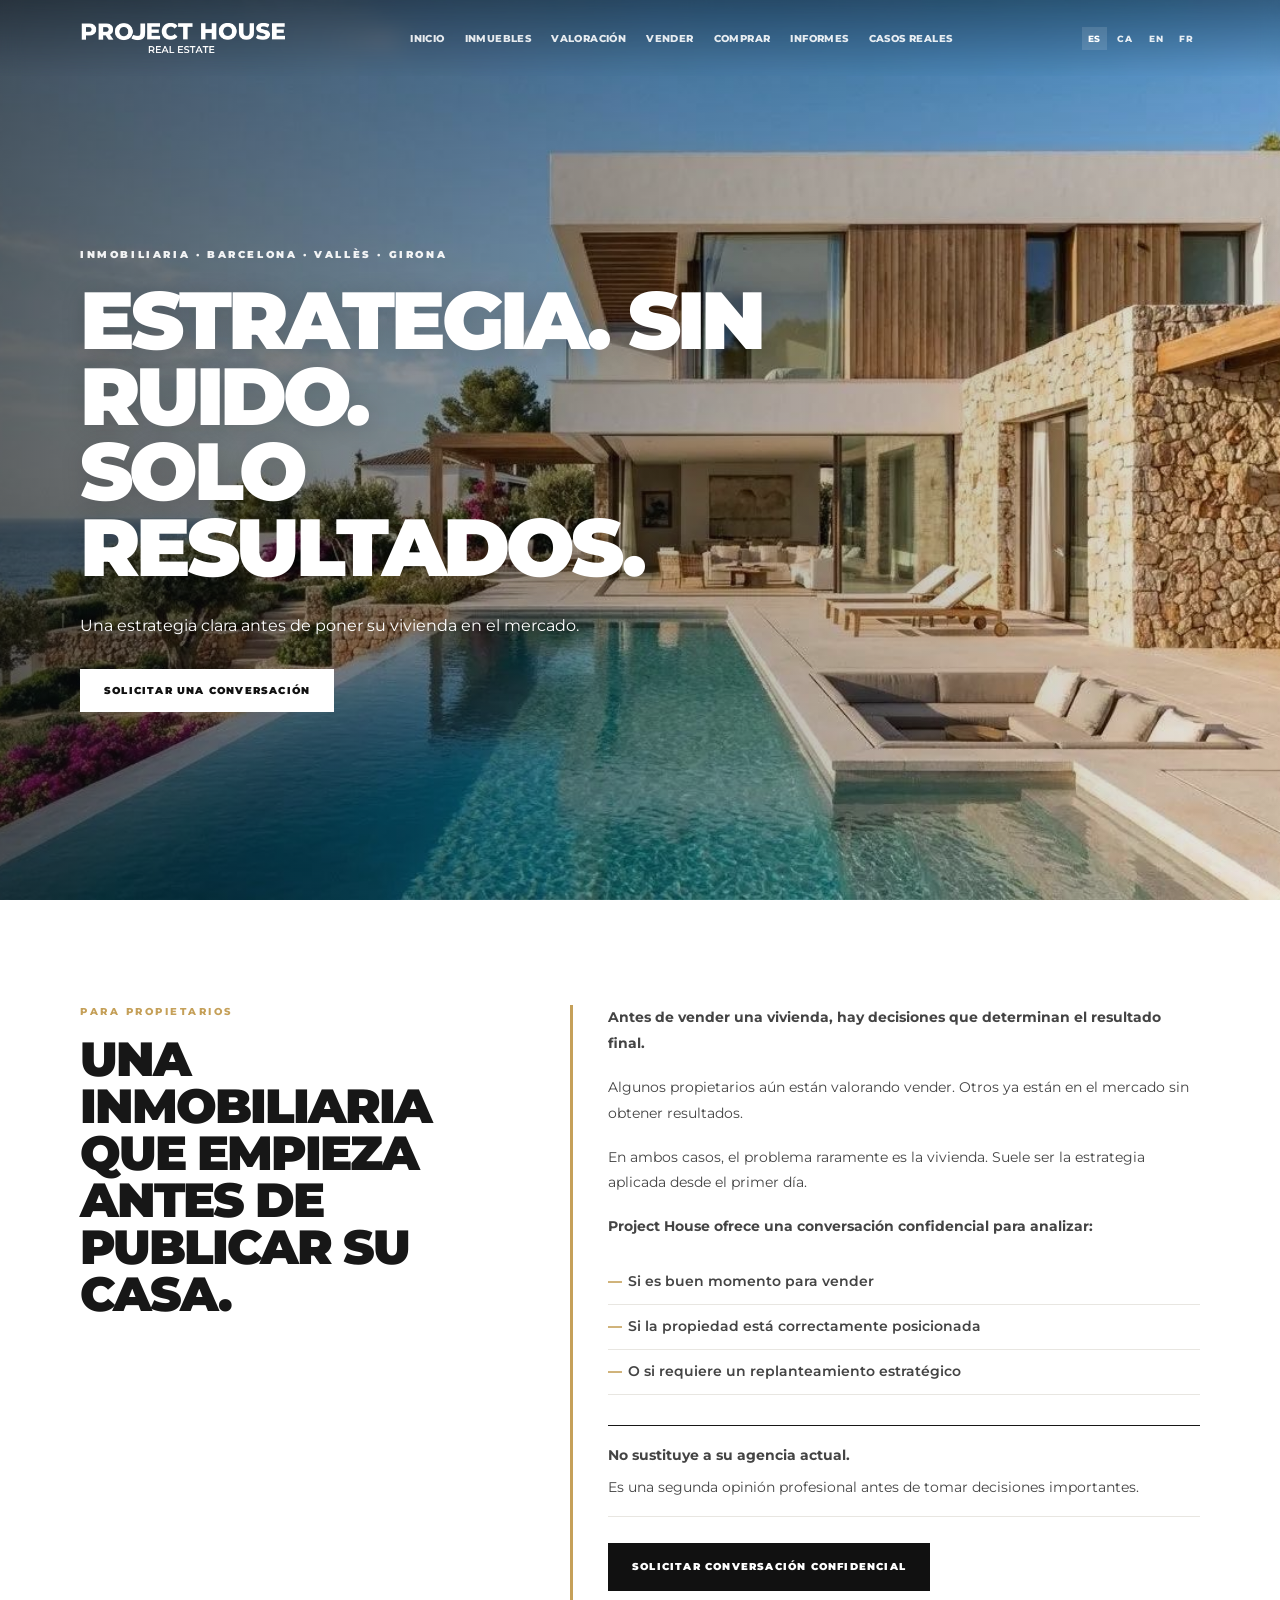
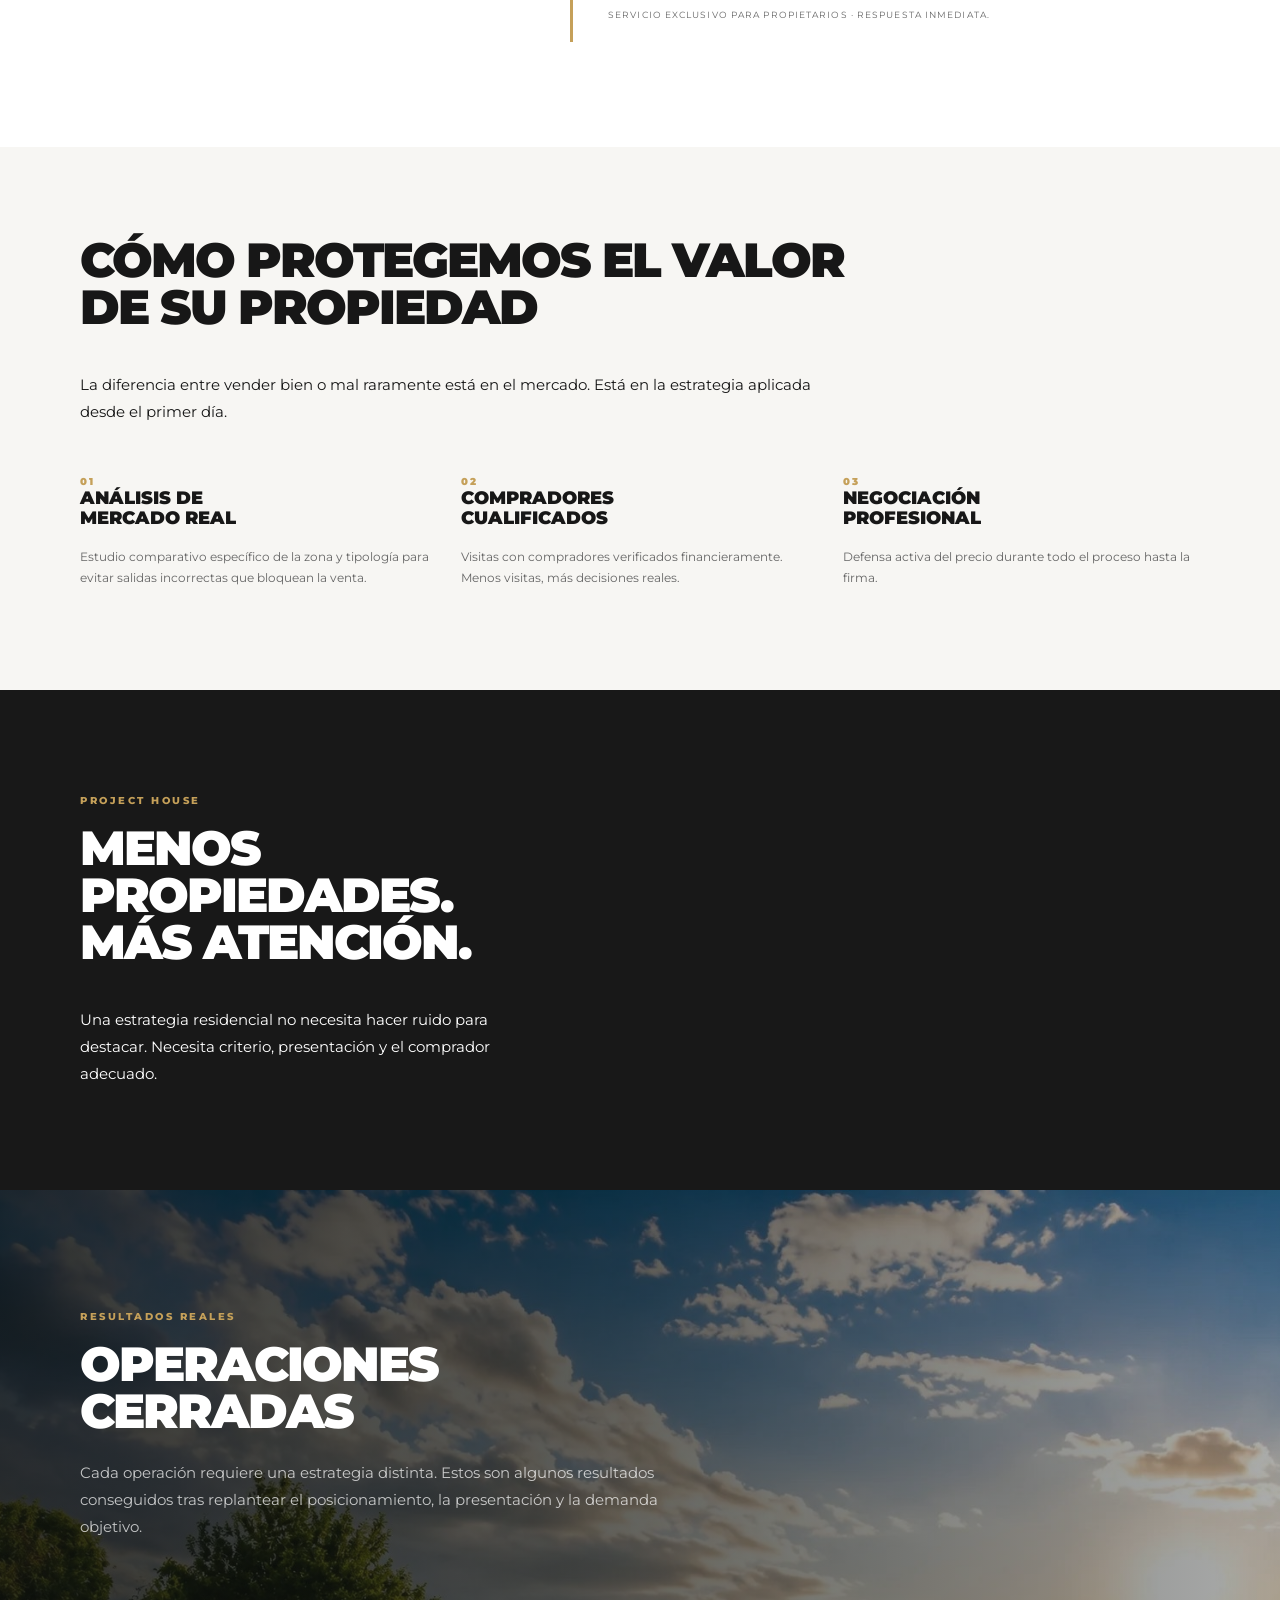
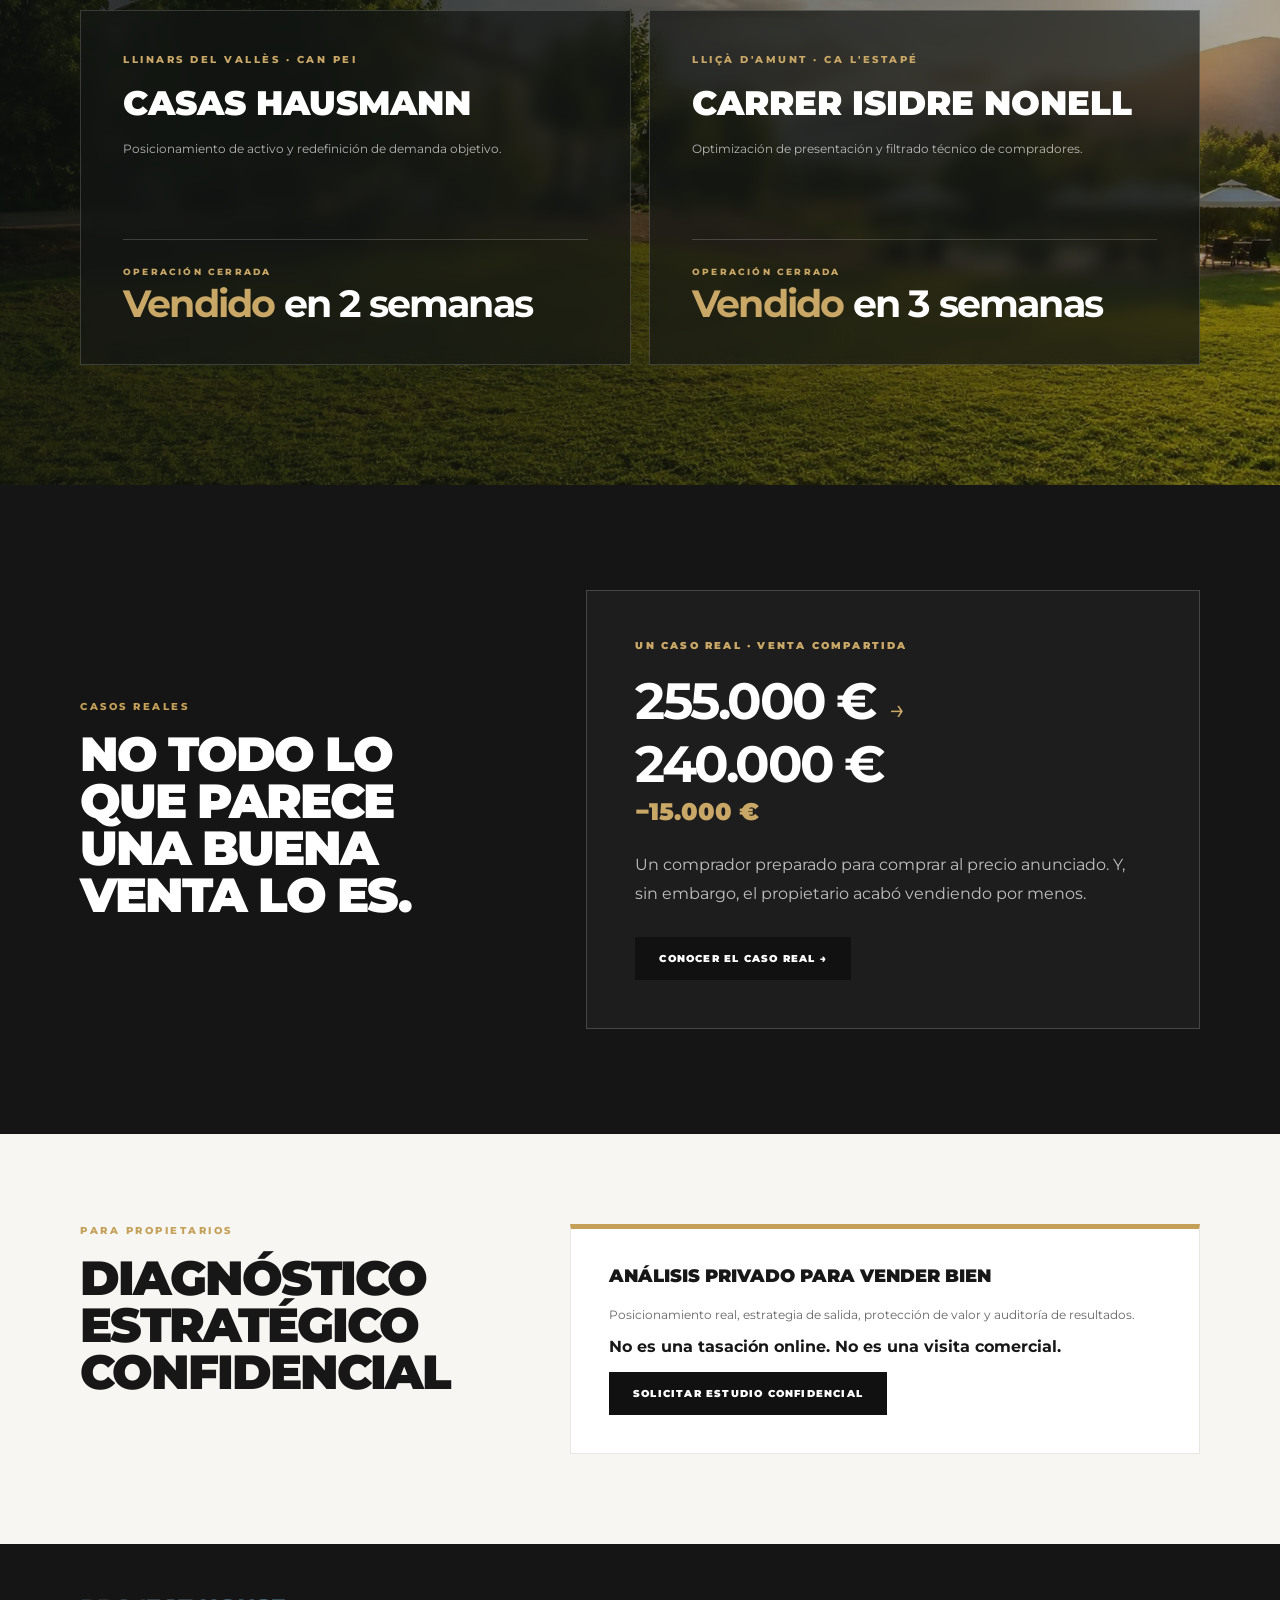
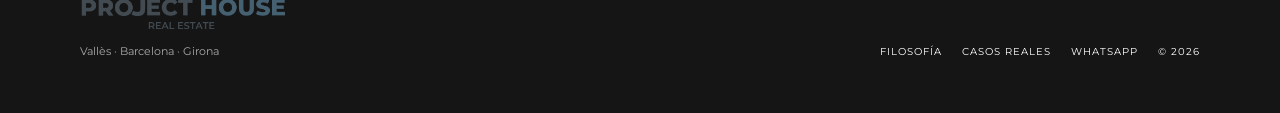
==== commit 6732a953: "Add files via upload" ====
--- a/index.html
+++ b/index.html
@@ -1,68 +1,60 @@
-<!DOCTYPE html>
+<!doctype html><html lang="es"><head><meta charset="utf-8"><meta name="viewport" content="width=device-width,initial-scale=1"><link rel="icon" type="image/x-icon" href="favicon.ico"><link rel="icon" type="image/png" sizes="32x32" href="favicon-32.png"><link rel="icon" type="image/png" sizes="192x192" href="favicon-192.png"><link rel="apple-touch-icon" sizes="180x180" href="favicon-180.png"><meta name="description" content="Project House · Consultoría residencial privada"><title>Inicio | Project House</title><link rel="stylesheet" href="style.css"></head><body class="home-page"><header class="site-header"><nav class="nav container" aria-label="Navegación principal">
+<a class="brand" href="index.html"><img src="[data-uri]" alt="Project House" class="brand-logo"></a>
+<button class="menu-btn" aria-label="Abrir menú">☰</button>
+<ul class="nav-links">
+<li><a href="index.html">Inicio</a></li><li><a href="inmuebles.html">Inmuebles</a></li><li><a href="valoracion.html">Valoración</a></li><li><a href="vender.html">Vender</a></li><li><a href="comprar.html">Comprar</a></li><li><a href="informes.html">Informes</a></li><li><a href="casos-reales.html">Casos reales</a></li>
+</ul><div class="lang-switch" aria-label="Idioma"><button type="button" data-lang="es">ES</button><button type="button" data-lang="ca">CA</button><button type="button" data-lang="en">EN</button><button type="button" data-lang="fr">FR</button></div></nav></header><main><section class="hero"><div class="hero-inner"><p class="hero-realestate" data-i18n="heroEyebrow">INMOBILIARIA · BARCELONA · VALLÈS · GIRONA</p><h1 data-i18n="heroTitle">Estrategia. Sin ruido.<br>Solo resultados.</h1><p class="lead" data-i18n="heroLead">Una estrategia clara antes de poner su vivienda en el mercado.</p><a class="btn" href="https://wa.me/34658163141" target="_blank" rel="noopener" data-i18n="heroButton">Solicitar una conversación</a></div></section>
+<section class="section conversation-section"><div class="container split"><div><p class="eyebrow" data-i18n="conversationEyebrow">Para propietarios</p><h2 data-i18n="conversationTitle">UNA INMOBILIARIA QUE EMPIEZA<br>ANTES DE PUBLICAR SU CASA.</h2></div><div class="accent-copy conversation-copy"><p><strong data-i18n="conversationIntro">Antes de vender una vivienda, hay decisiones que determinan el resultado final.</strong></p><p data-i18n="conversationP1">Algunos propietarios aún están valorando vender. Otros ya están en el mercado sin obtener resultados.</p><p data-i18n="conversationP2">En ambos casos, el problema raramente es la vivienda. Suele ser la estrategia aplicada desde el primer día.</p><p><strong data-i18n="conversationOffer">Project House ofrece una conversación confidencial para analizar:</strong></p><ul class="conversation-list"><li data-i18n="conversationLi1">Si es buen momento para vender</li><li data-i18n="conversationLi2">Si la propiedad está correctamente posicionada</li><li data-i18n="conversationLi3">O si requiere un replanteamiento estratégico</li></ul><div class="conversation-note"><p><strong data-i18n="conversationNote1">No sustituye a su agencia actual.</strong></p><p data-i18n="conversationNote2">Es una segunda opinión profesional antes de tomar decisiones importantes.</p></div><a class="btn" href="https://wa.me/34658163141" target="_blank" rel="noopener" data-i18n="conversationButton">Solicitar conversación confidencial</a><p class="service-note" data-i18n="conversationService">Servicio exclusivo para propietarios · Respuesta inmediata.</p></div></div></section>
+<section class="section soft"><div class="container"><h2>Cómo protegemos el valor<br>de su propiedad</h2><p class="lead" style="margin:0 0 45px;max-width:760px">La diferencia entre vender bien o mal raramente está en el mercado. Está en la estrategia aplicada desde el primer día.</p><div class="grid-3"><div><span class="step-number">01</span><h3>Análisis de<br>mercado real</h3><p class="small">Estudio comparativo específico de la zona y tipología para evitar salidas incorrectas que bloquean la venta.</p></div><div><span class="step-number">02</span><h3>Compradores<br>cualificados</h3><p class="small">Visitas con compradores verificados financieramente. Menos visitas, más decisiones reales.</p></div><div><span class="step-number">03</span><h3>Negociación<br>profesional</h3><p class="small">Defensa activa del precio durante todo el proceso hasta la firma.</p></div></div></div></section>
+<section class="visual-band"><div class="container"><div class="visual-band-copy"><p class="eyebrow">Project House</p><h2>Menos propiedades.<br>Más atención.</h2><p class="lead">Una estrategia residencial no necesita hacer ruido para destacar. Necesita criterio, presentación y el comprador adecuado.</p></div><div class="visual-band-image" role="img" aria-label="Arquitectura residencial contemporánea"></div></div></section>
 
-<html lang="es"><head><meta charset="utf-8"/><meta content="width=device-width,initial-scale=1" name="viewport"/><link href="favicon.ico" rel="icon" type="image/x-icon"/><link href="favicon-32.png" rel="icon" sizes="32x32" type="image/png"/><link href="favicon-192.png" rel="icon" sizes="192x192" type="image/png"/><link href="favicon-180.png" rel="apple-touch-icon" sizes="180x180"/><meta content="Project House · Consultoría residencial privada" name="description"/><title>Inicio | Project House</title><link href="style.css" rel="stylesheet"/></head><body class="home-page"><header class="site-header"><nav aria-label="Navegación principal" class="nav container">
-<a class="brand" href="index.html"><img alt="Project House" class="brand-logo" src="[data-uri]"/></a>
-<button aria-label="Abrir menú" class="menu-btn">☰</button>
-<ul class="nav-links">
-<li><a href="index.html">Inicio</a></li><li><a href="inmuebles.html">Inmuebles</a></li><li><a href="valoracion.html">Valoración</a></li><li><a href="vender.html">Vender</a></li><li><a href="comprar.html">Comprar</a></li><li><a href="informes.html">Informes</a></li>
-<a href="casos-reales.html">Casos reales</a></ul><div aria-label="Idioma" class="lang-switch"><button data-lang="es" type="button">ES</button><button data-lang="ca" type="button">CA</button><button data-lang="en" type="button">EN</button><button data-lang="fr" type="button">FR</button></div></nav></header><main><section class="hero"><div class="hero-inner"><p class="hero-realestate" data-i18n="heroEyebrow">INMOBILIARIA · BARCELONA · VALLÈS · GIRONA</p><h1 data-i18n="heroTitle">Estrategia. Sin ruido.<br/>Solo resultados.</h1><p class="lead" data-i18n="heroLead">Una estrategia clara antes de poner su vivienda en el mercado.</p><a class="btn" data-i18n="heroButton" href="https://wa.me/34658163141" rel="noopener" target="_blank">Solicitar una conversación</a></div></section>
-<section class="section conversation-section"><div class="container split"><div><p class="eyebrow" data-i18n="conversationEyebrow">Para propietarios</p><h2 data-i18n="conversationTitle">UNA INMOBILIARIA QUE EMPIEZA<br/>ANTES DE PUBLICAR SU CASA.</h2></div><div class="accent-copy conversation-copy"><p><strong data-i18n="conversationIntro">Antes de vender una vivienda, hay decisiones que determinan el resultado final.</strong></p><p data-i18n="conversationP1">Algunos propietarios aún están valorando vender. Otros ya están en el mercado sin obtener resultados.</p><p data-i18n="conversationP2">En ambos casos, el problema raramente es la vivienda. Suele ser la estrategia aplicada desde el primer día.</p><p><strong data-i18n="conversationOffer">Project House ofrece una conversación confidencial para analizar:</strong></p><ul class="conversation-list"><li data-i18n="conversationLi1">Si es buen momento para vender</li><li data-i18n="conversationLi2">Si la propiedad está correctamente posicionada</li><li data-i18n="conversationLi3">O si requiere un replanteamiento estratégico</li></ul><div class="conversation-note"><p><strong data-i18n="conversationNote1">No sustituye a su agencia actual.</strong></p><p data-i18n="conversationNote2">Es una segunda opinión profesional antes de tomar decisiones importantes.</p></div><a class="btn" data-i18n="conversationButton" href="https://wa.me/34658163141" rel="noopener" target="_blank">Solicitar conversación confidencial</a><p class="service-note" data-i18n="conversationService">Servicio exclusivo para propietarios · Respuesta inmediata.</p></div></div></section>
-<section class="section soft"><div class="container"><h2>Cómo protegemos el valor<br/>de su propiedad</h2><p class="lead" style="margin:0 0 45px;max-width:760px">La diferencia entre vender bien o mal raramente está en el mercado. Está en la estrategia aplicada desde el primer día.</p><div class="grid-3"><div><span class="step-number">01</span><h3>Análisis de<br/>mercado real</h3><p class="small">Estudio comparativo específico de la zona y tipología para evitar salidas incorrectas que bloquean la venta.</p></div><div><span class="step-number">02</span><h3>Compradores<br/>cualificados</h3><p class="small">Visitas con compradores verificados financieramente. Menos visitas, más decisiones reales.</p></div><div><span class="step-number">03</span><h3>Negociación<br/>profesional</h3><p class="small">Defensa activa del precio durante todo el proceso hasta la firma.</p></div></div></div></section>
-<section class="visual-band"><div class="container"><div class="visual-band-copy"><p class="eyebrow">Project House</p><h2>Menos propiedades.<br/>Más atención.</h2><p class="lead">Una estrategia residencial no necesita hacer ruido para destacar. Necesita criterio, presentación y el comprador adecuado.</p></div><div aria-label="Arquitectura residencial contemporánea" class="visual-band-image" role="img"></div></div></section>
 <section class="results-section">
-<div class="results-background"><img alt="Operación residencial cerrada" loading="eager" src="[data-uri]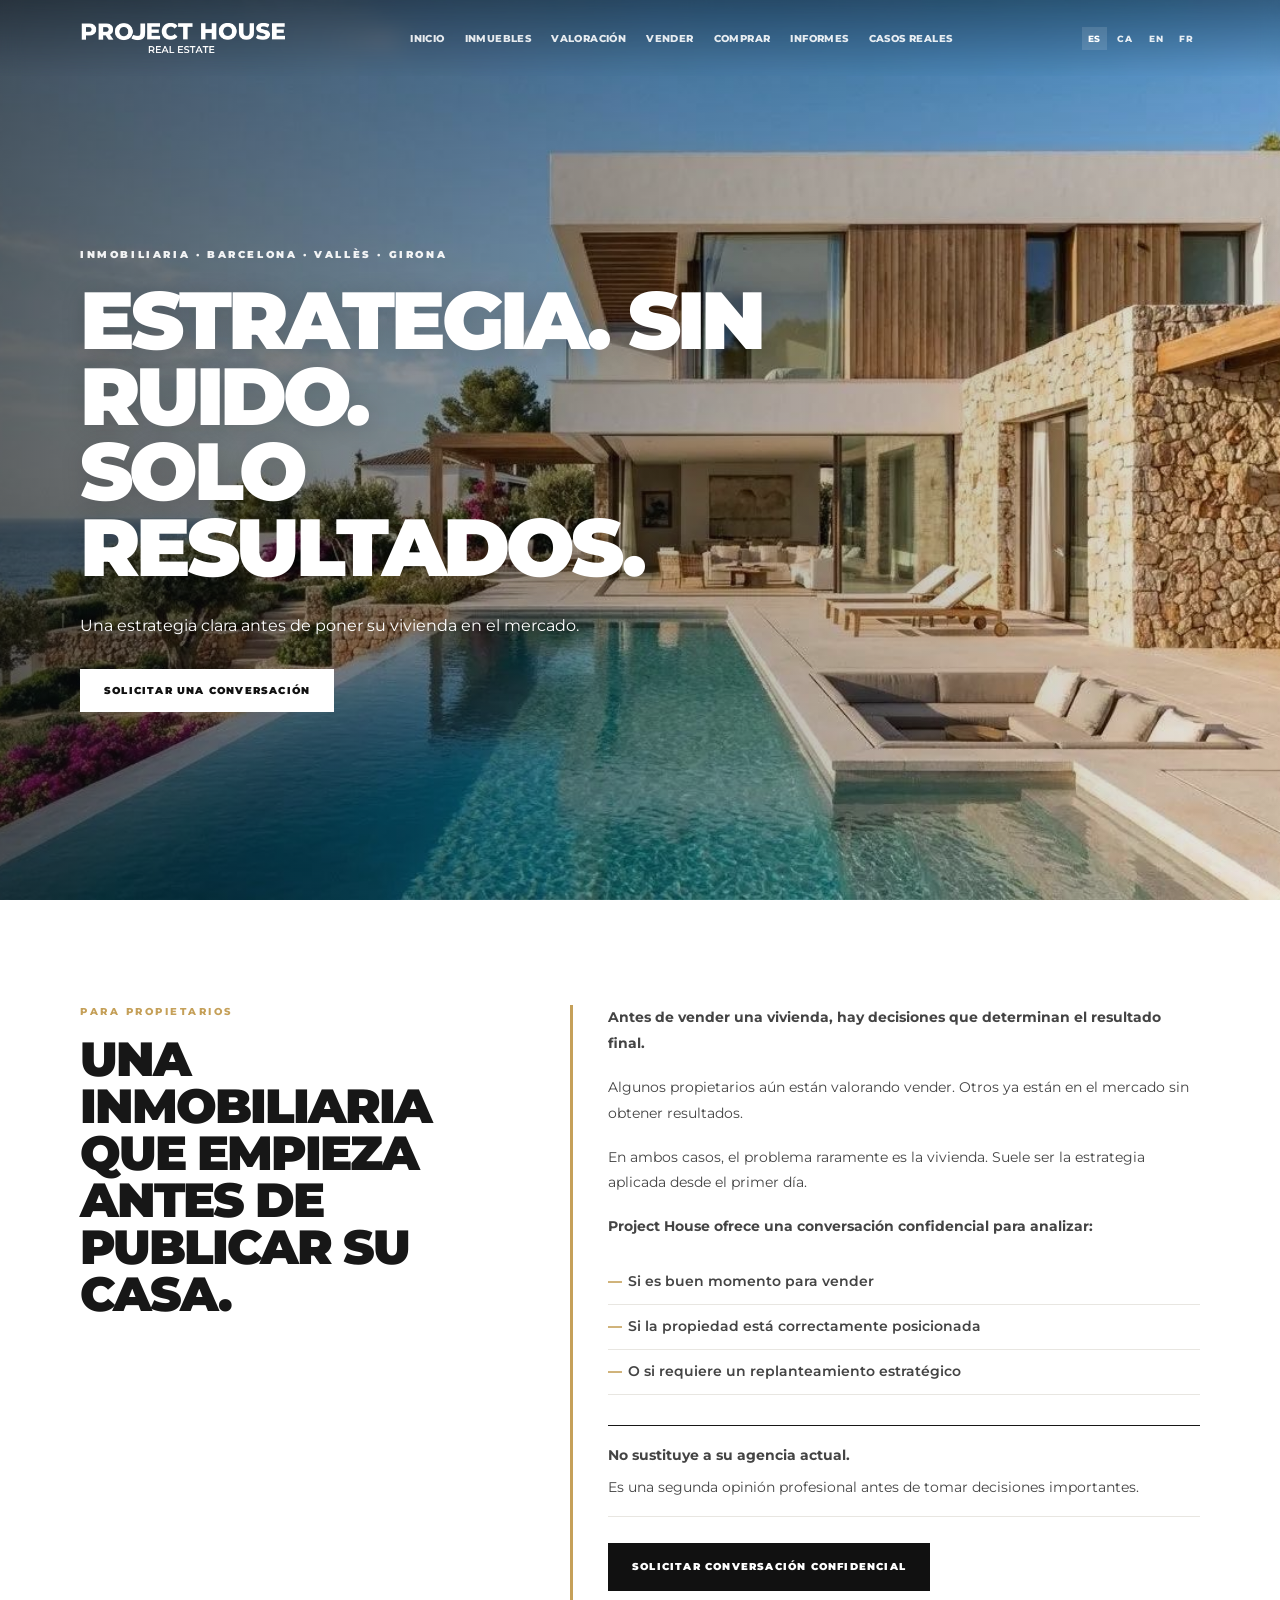
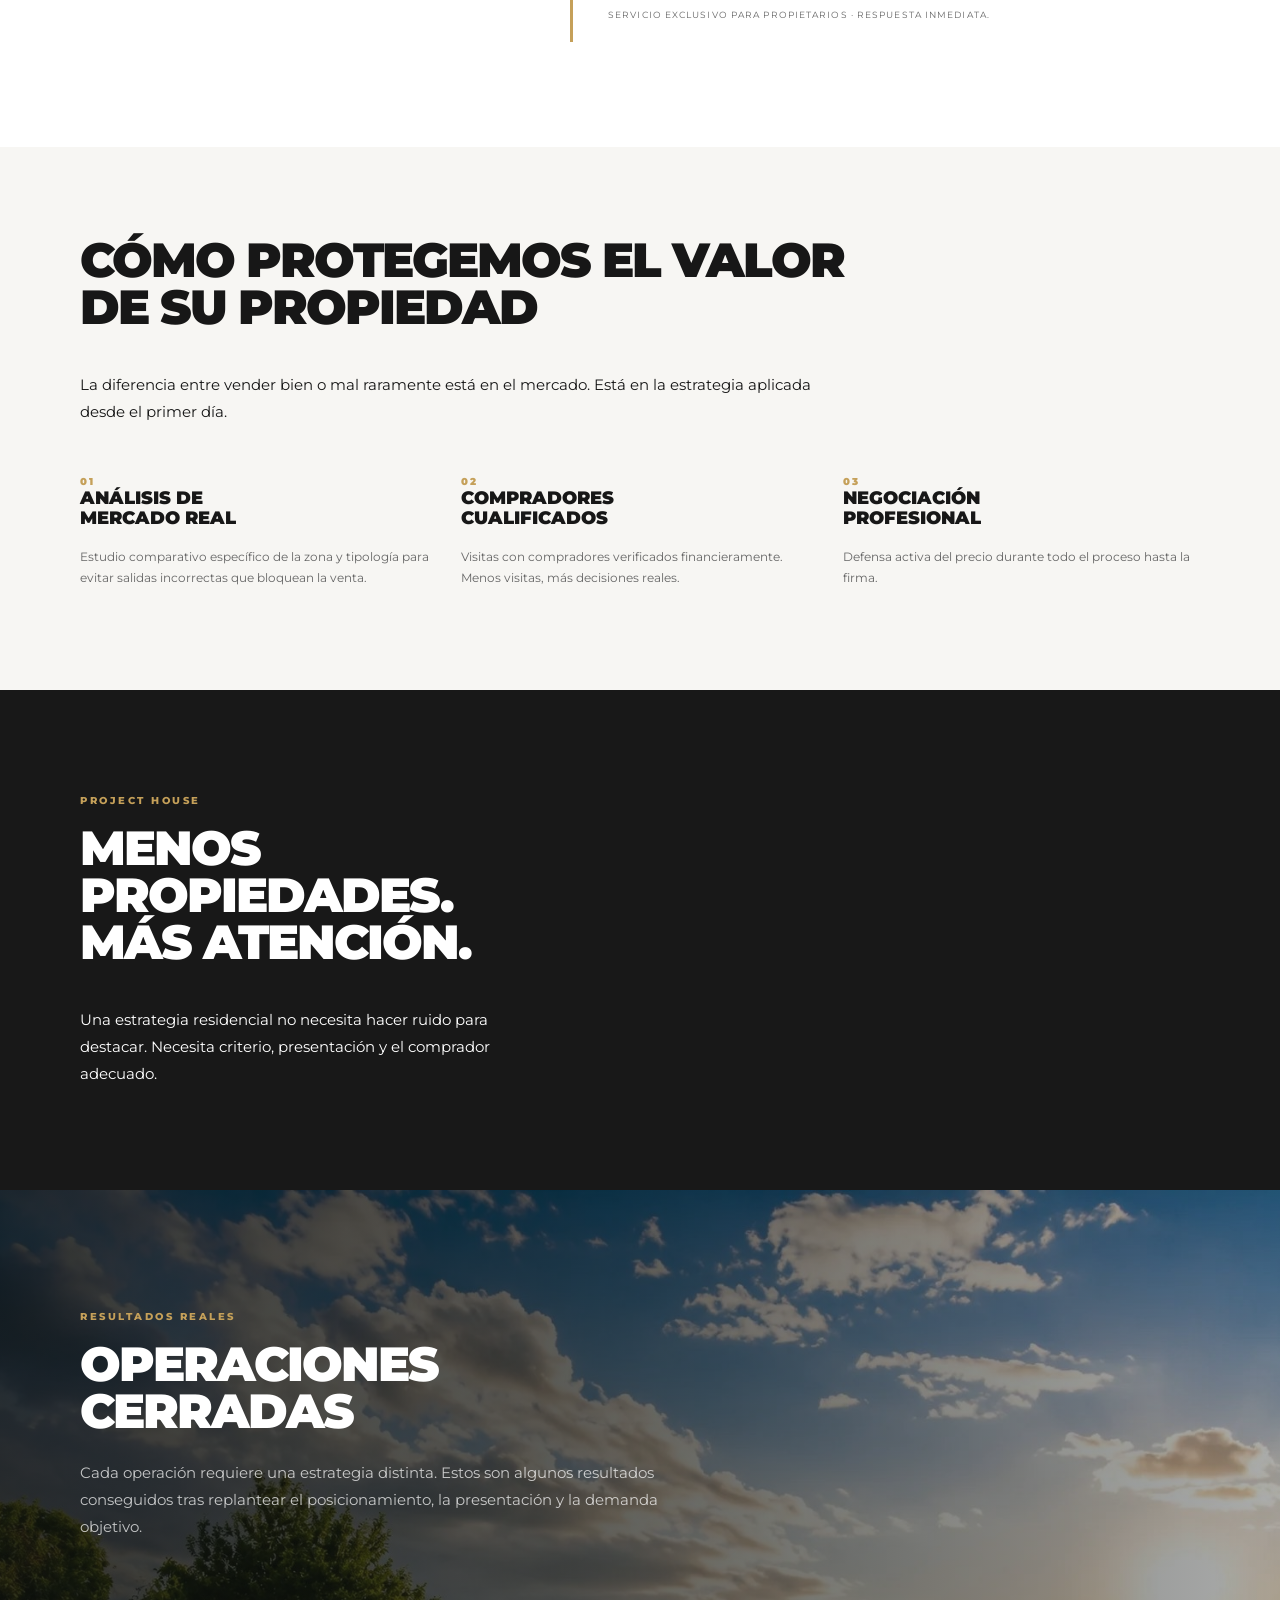
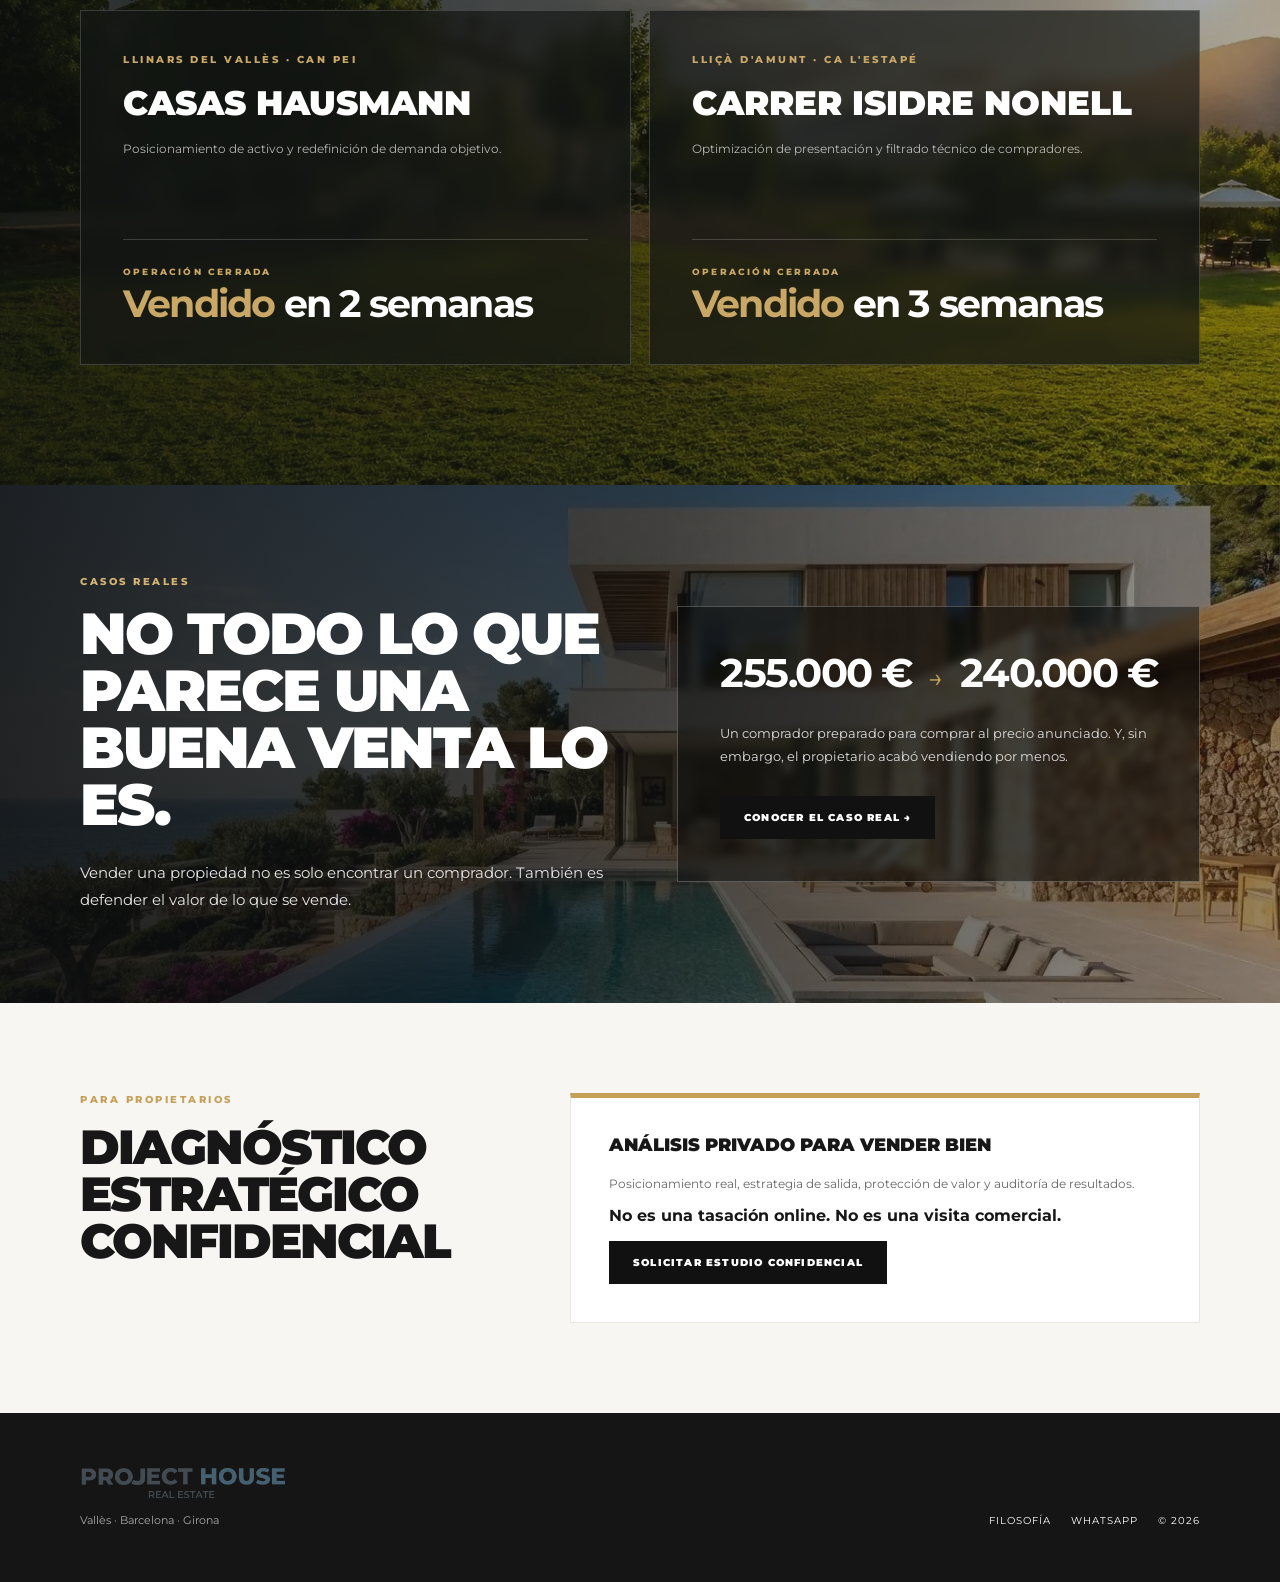
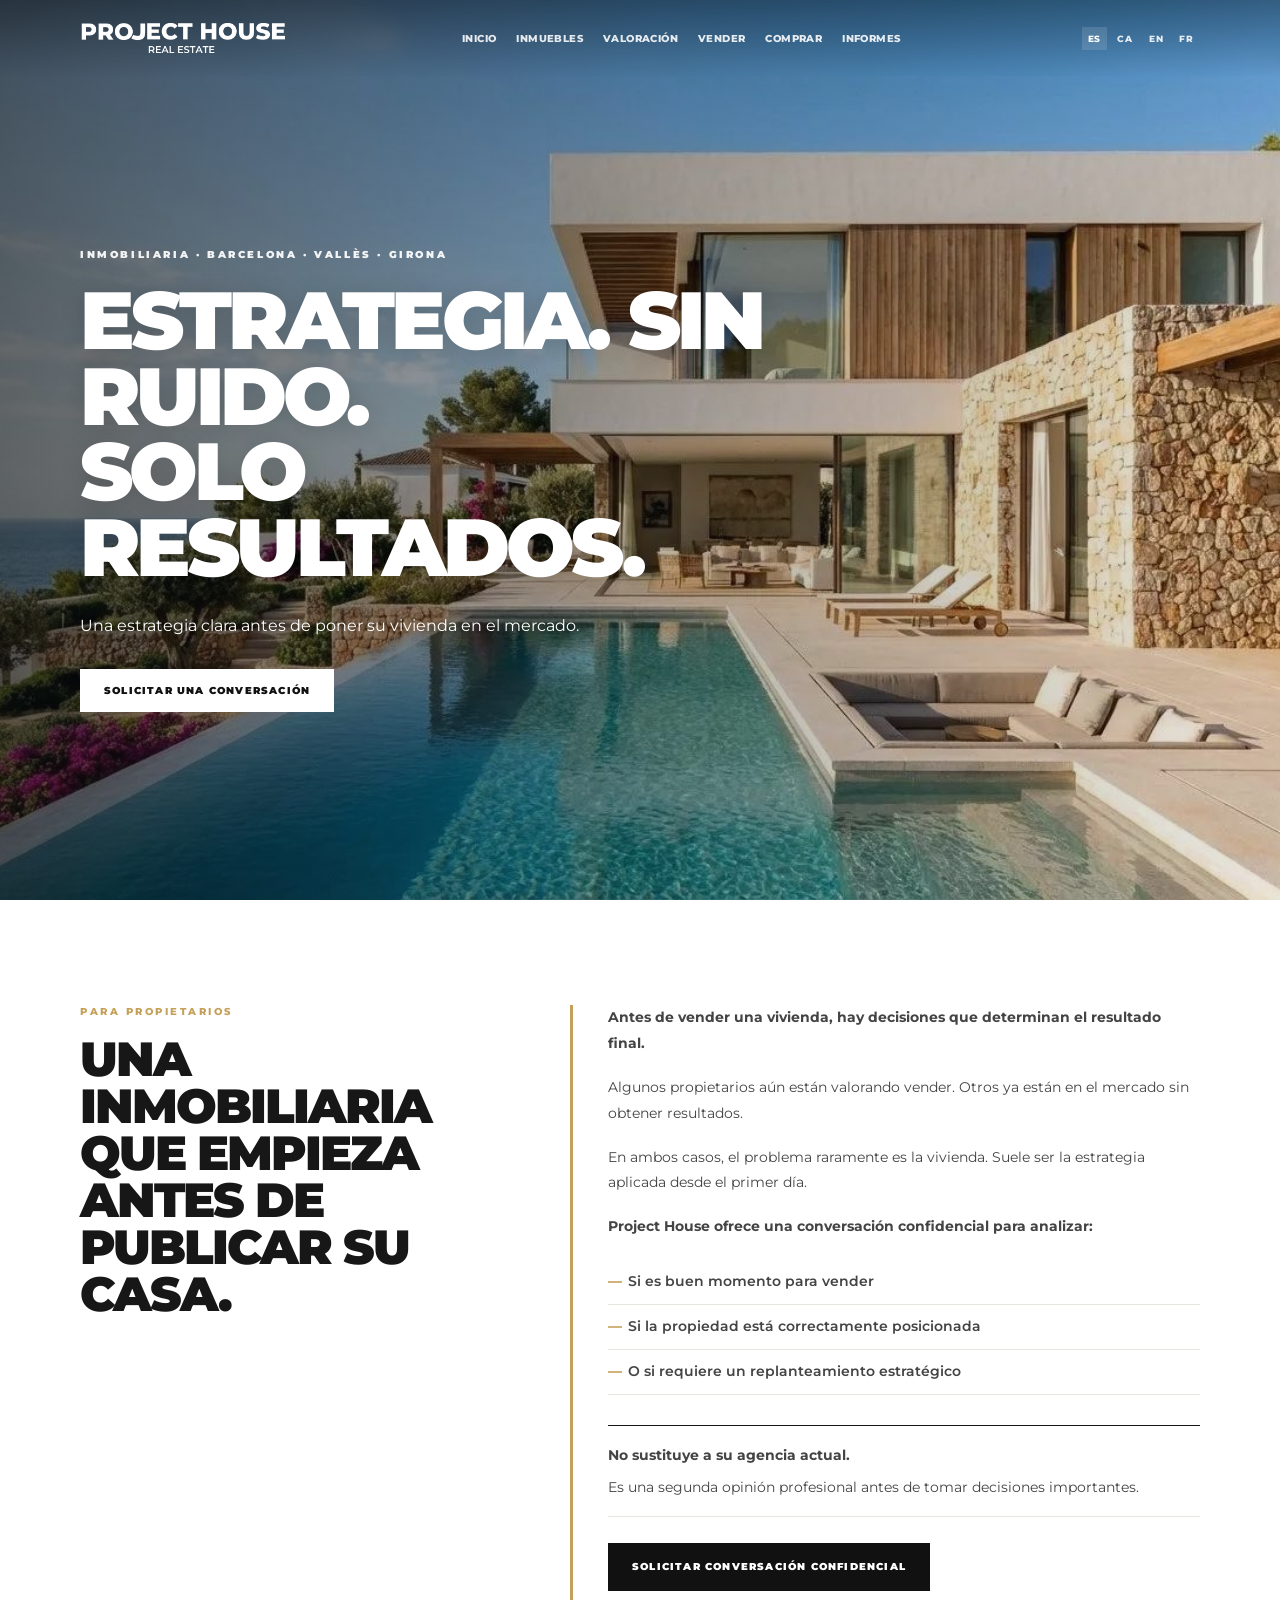
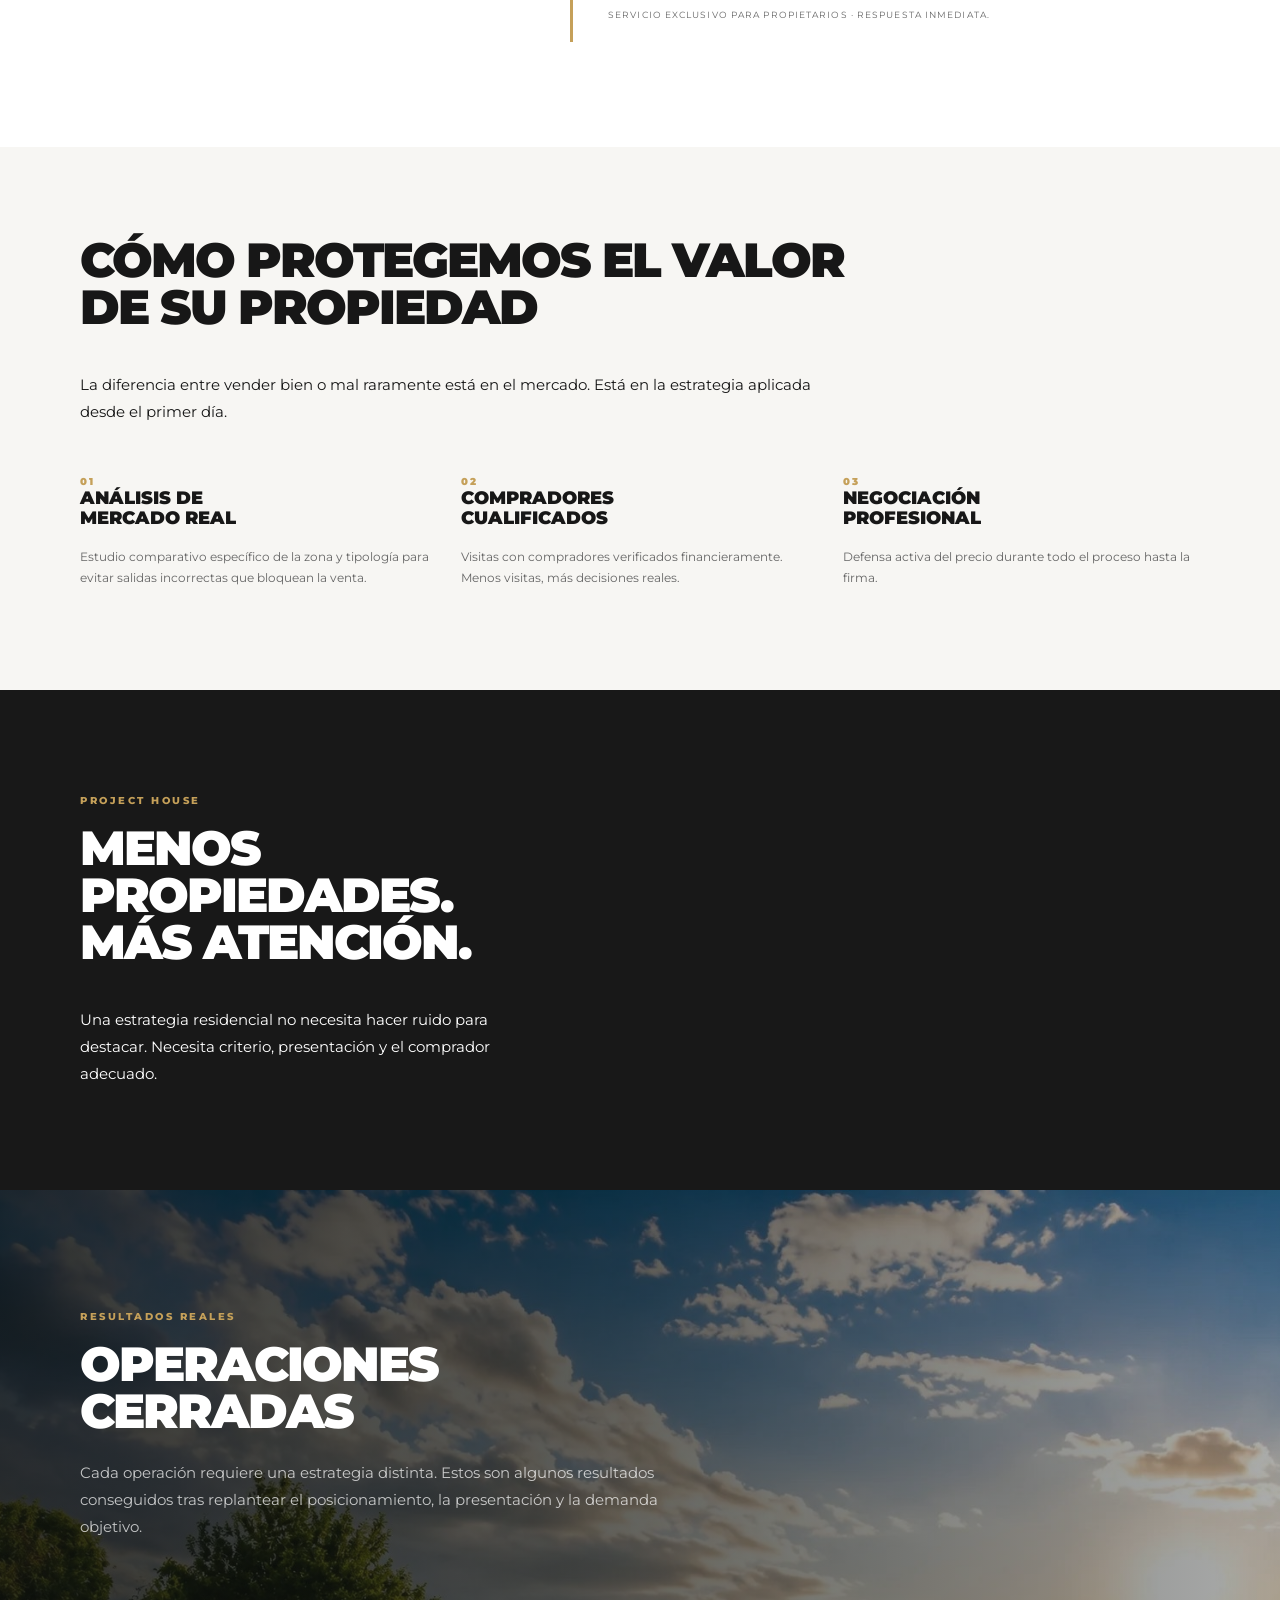
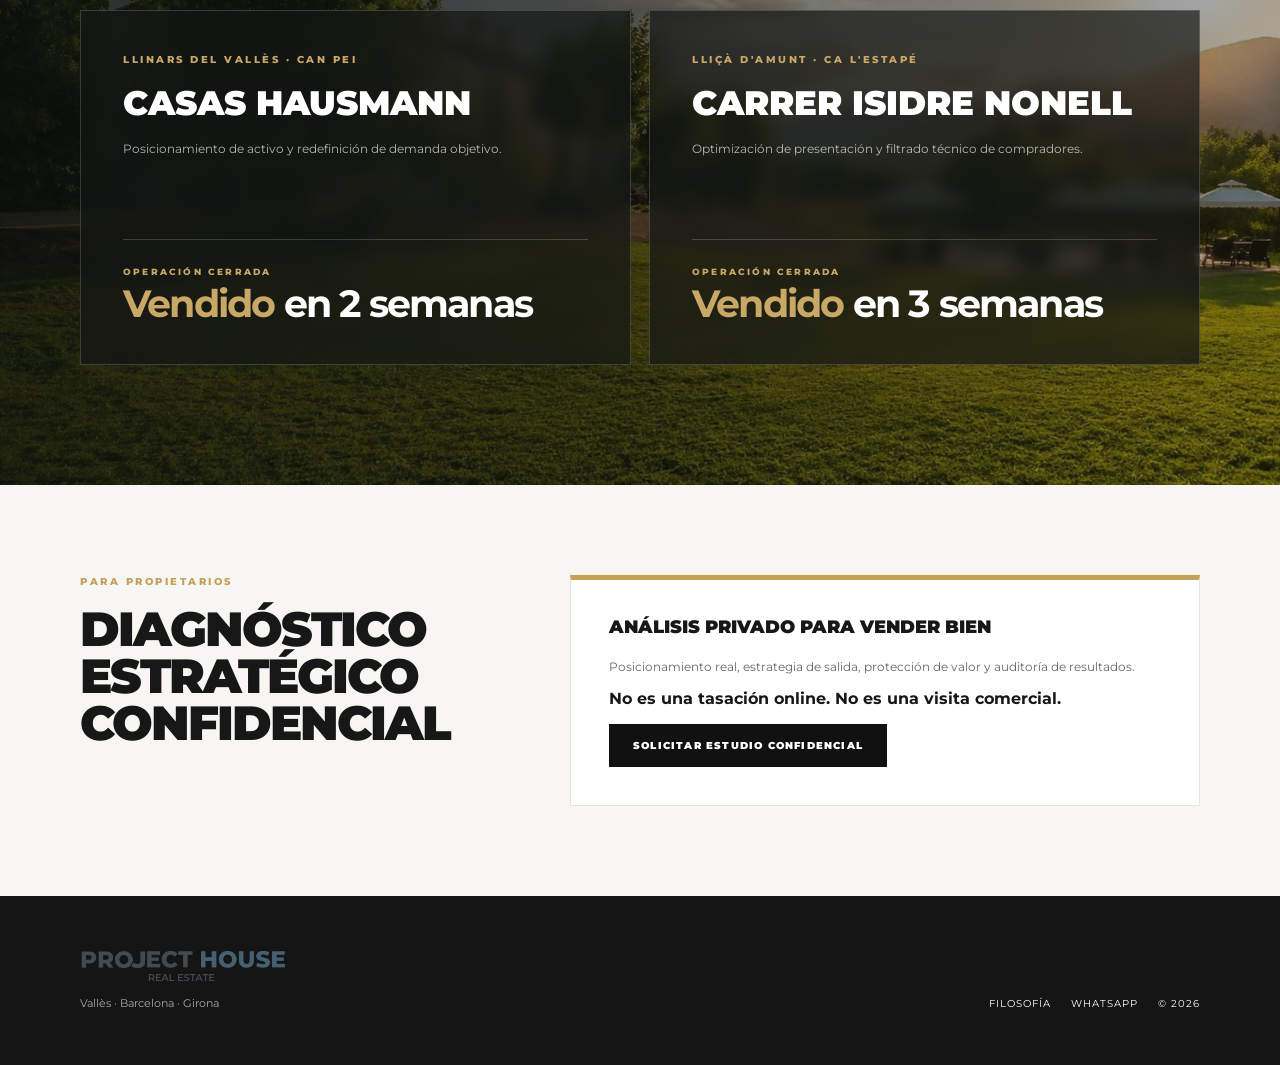
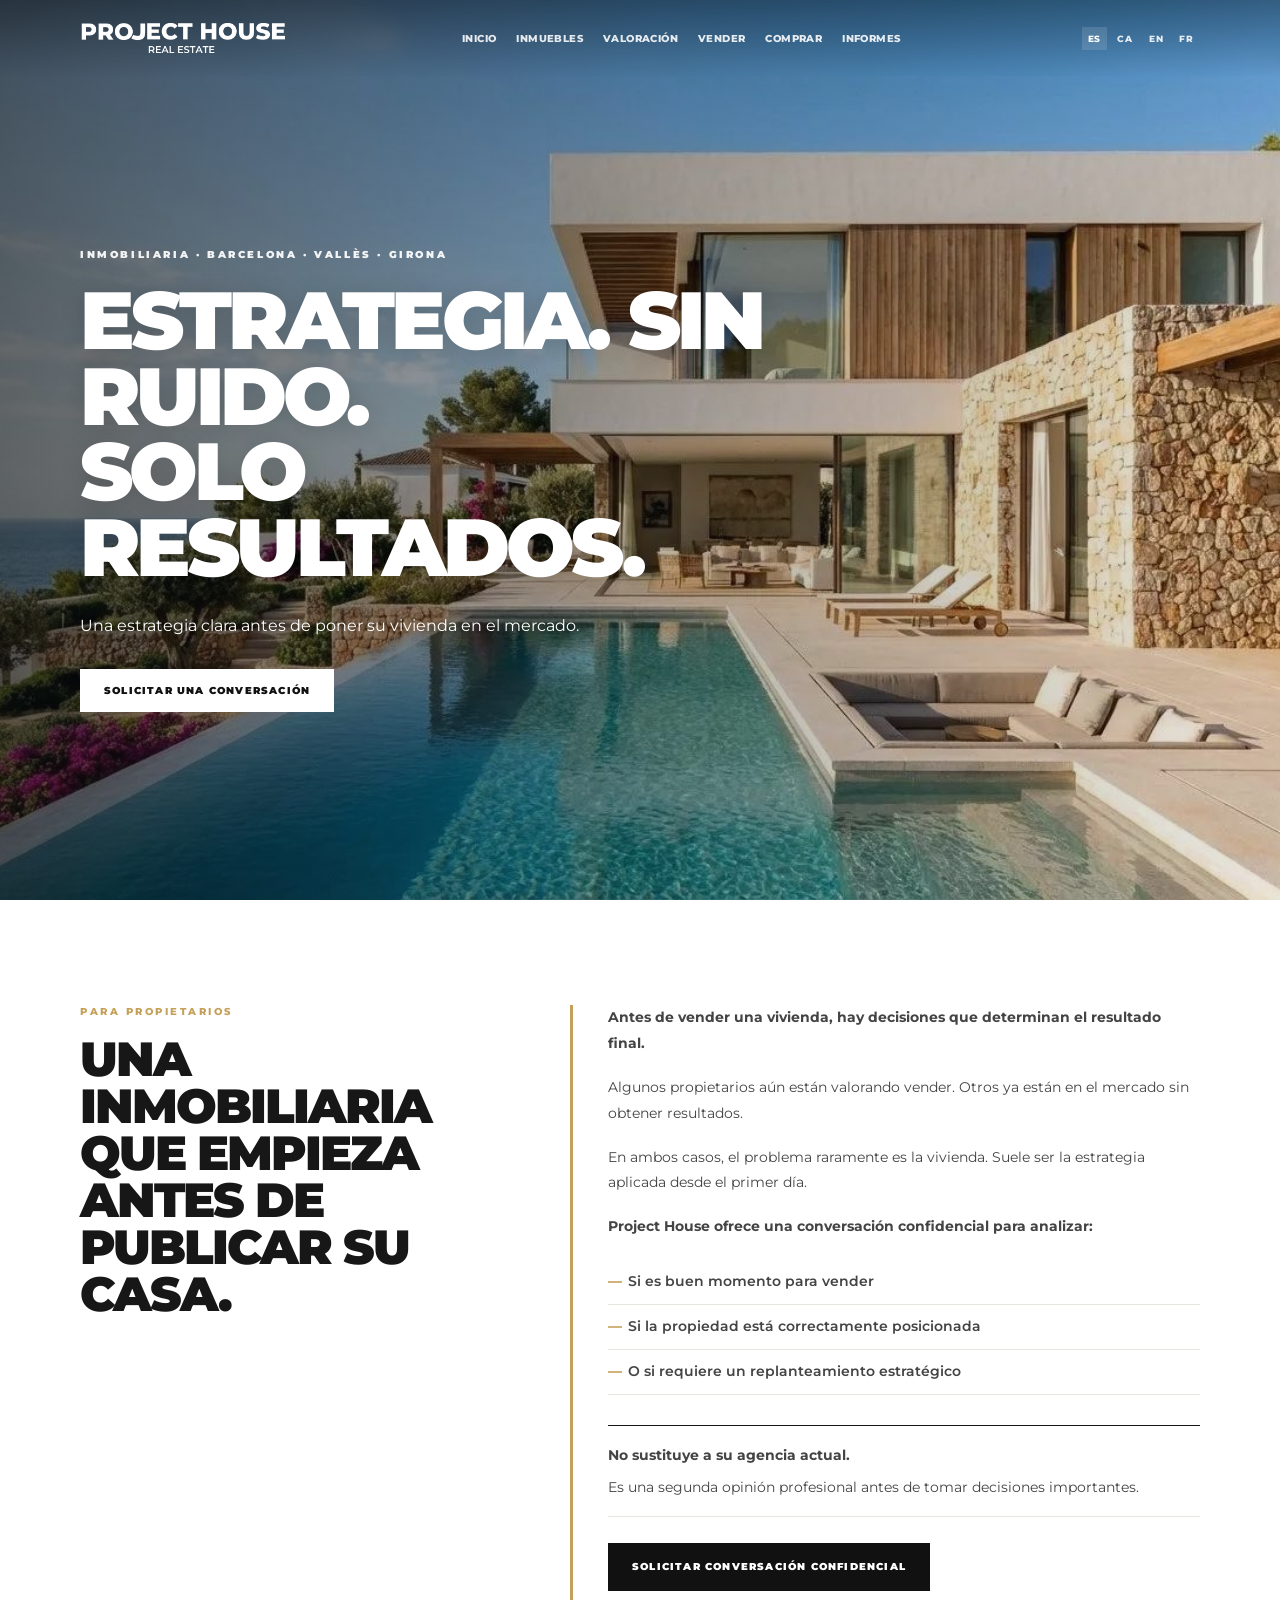
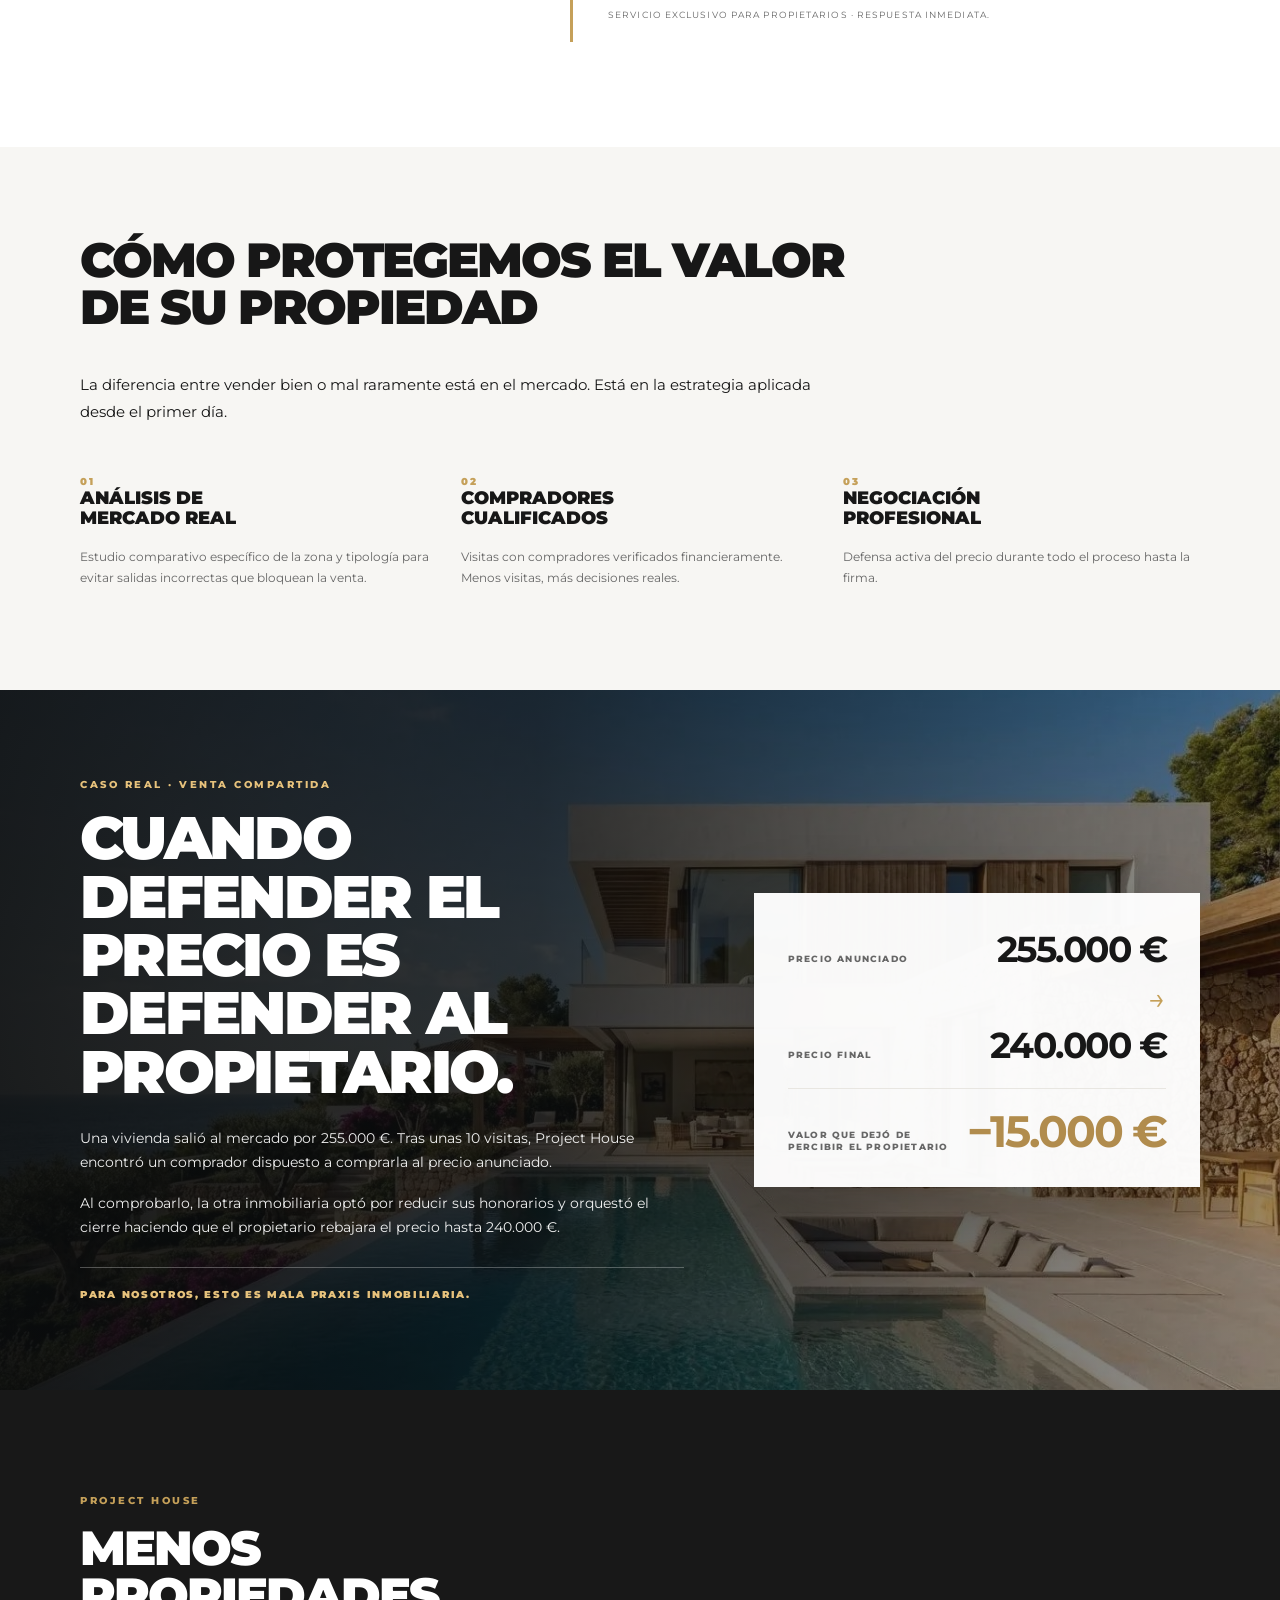
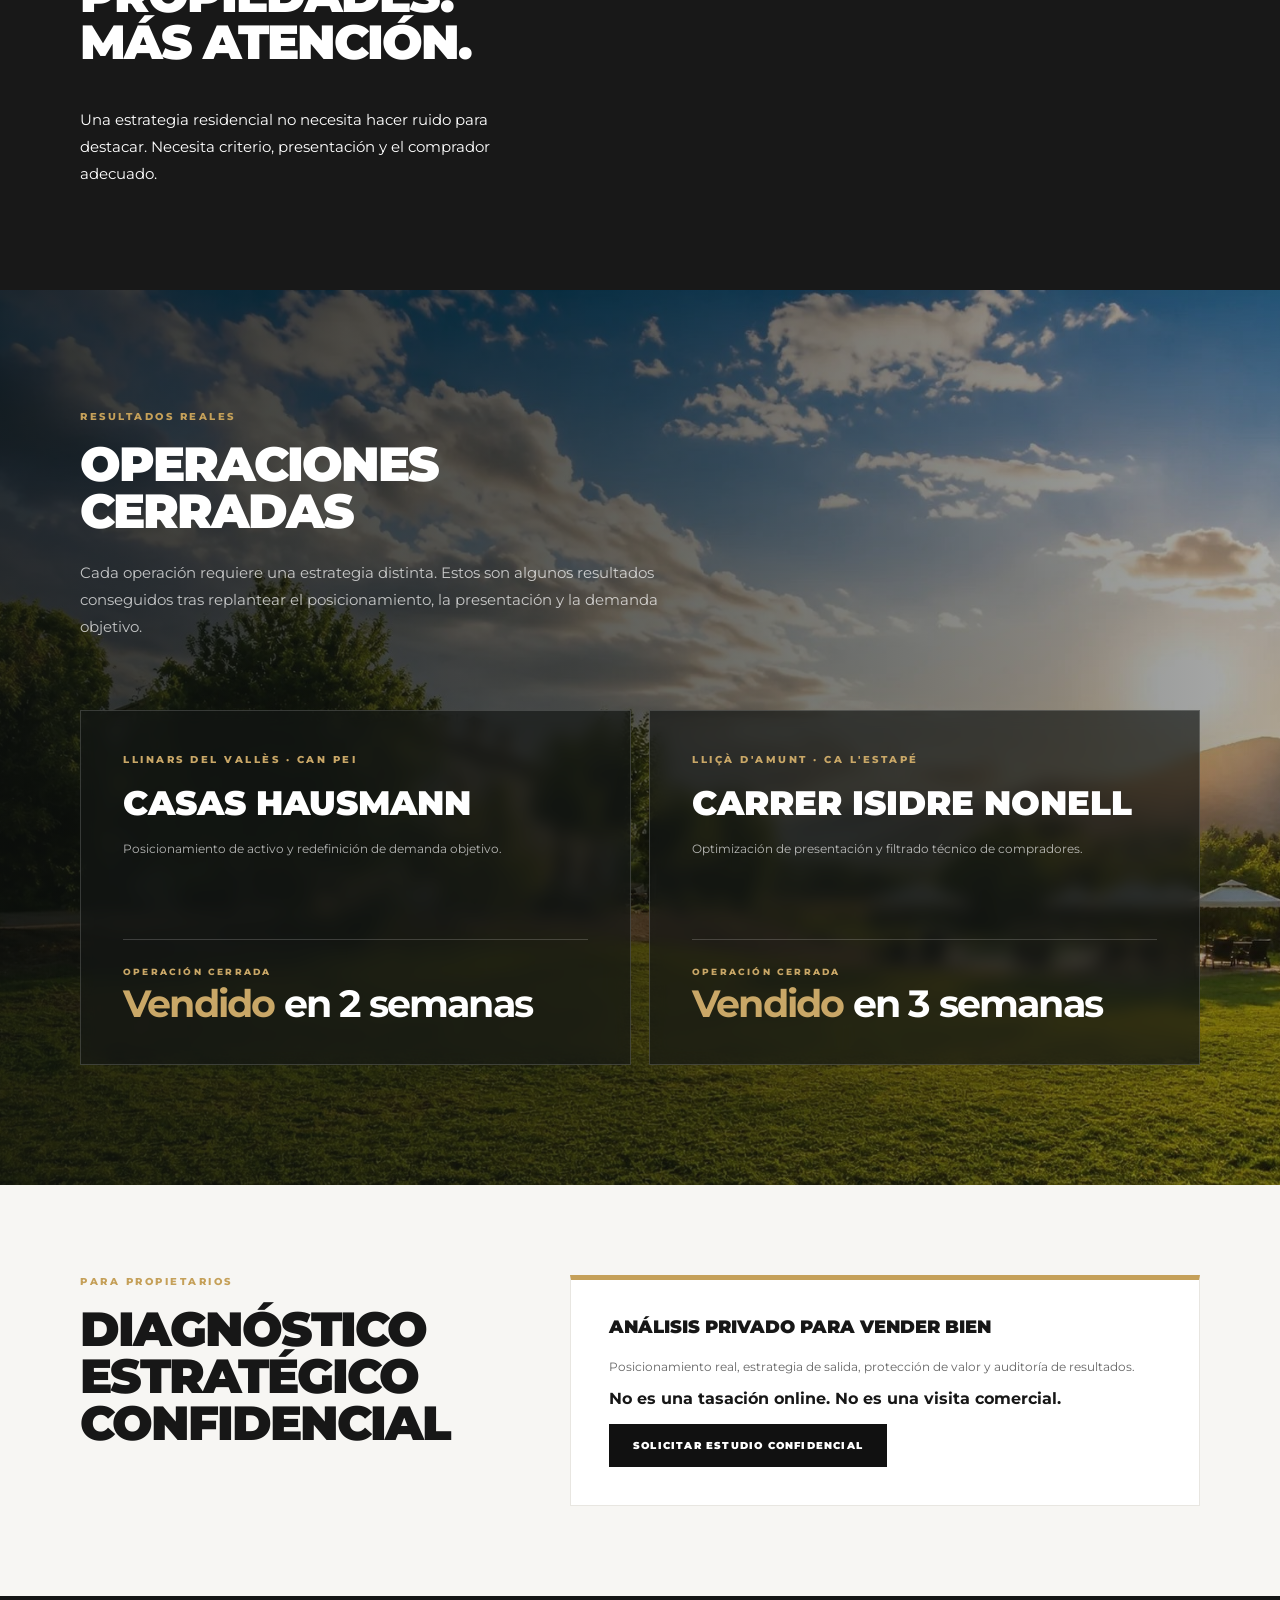
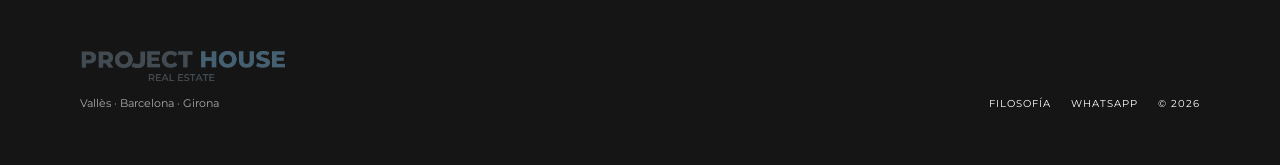
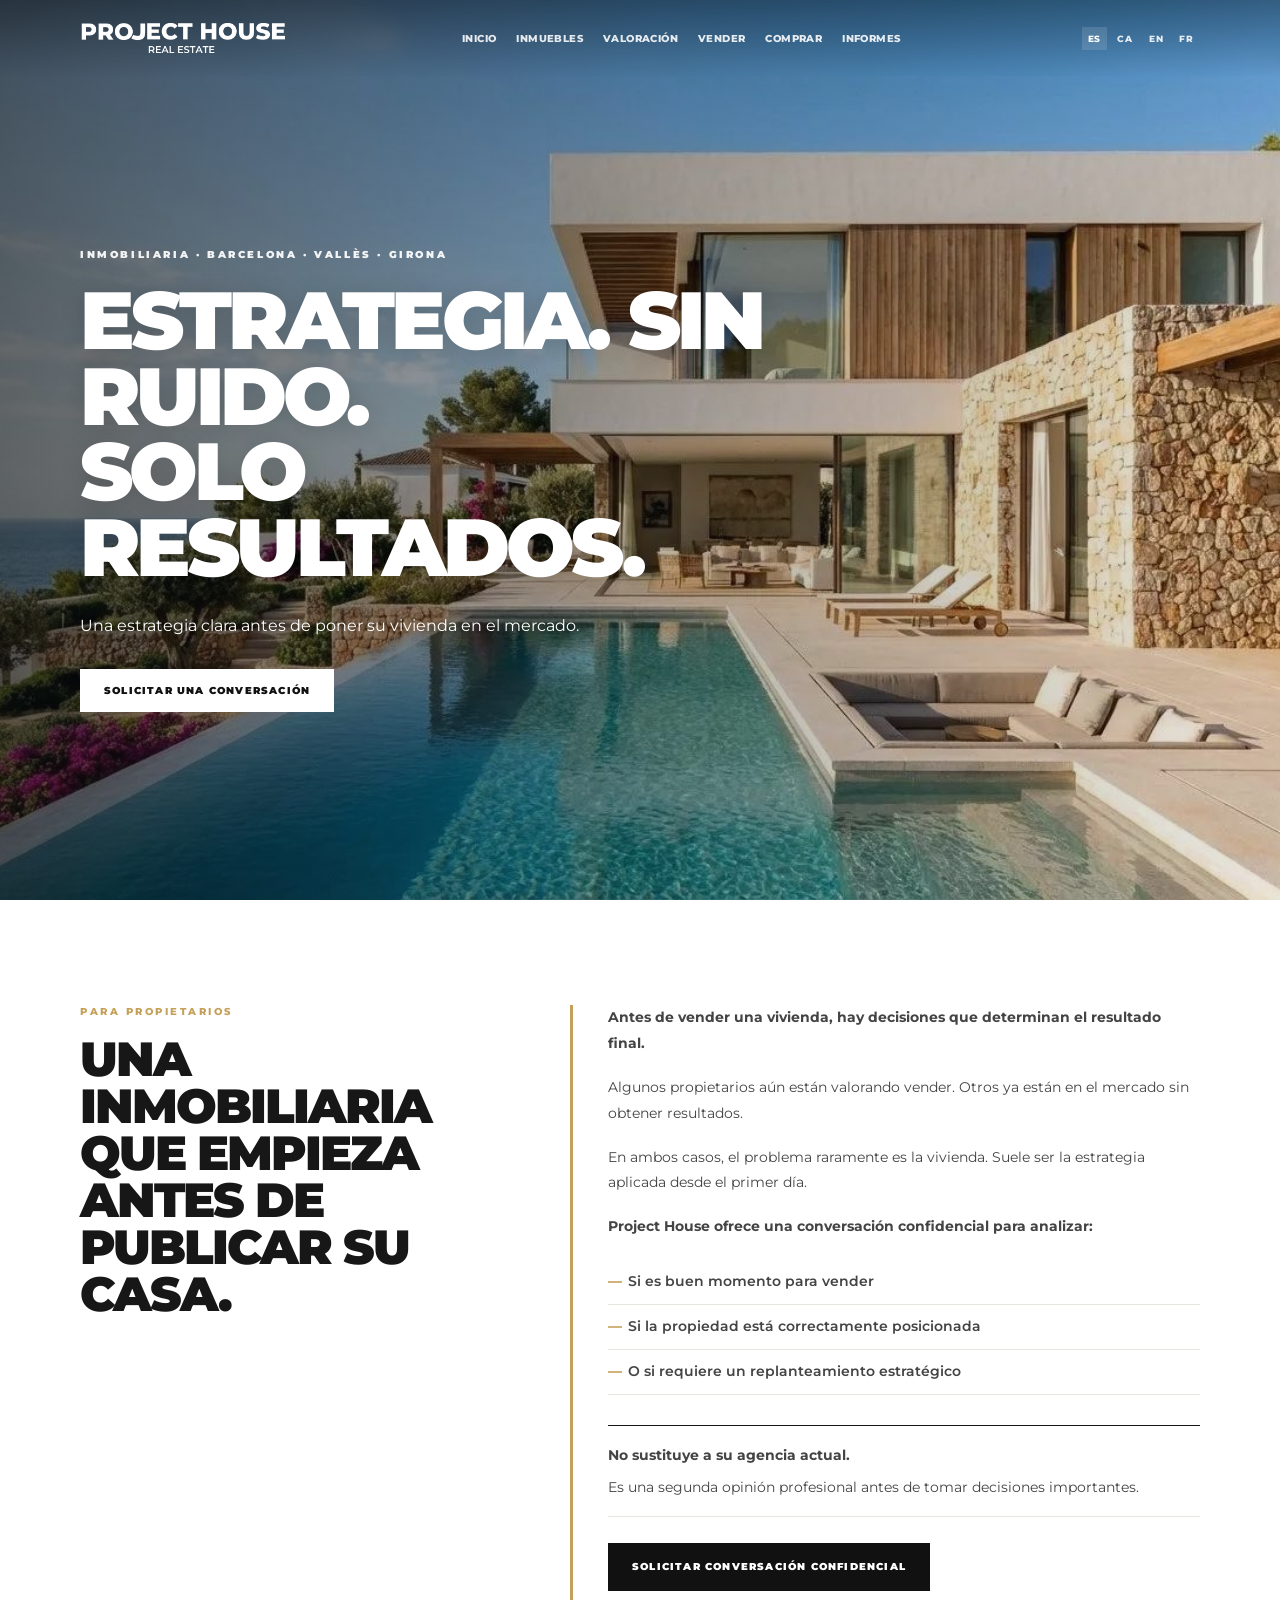
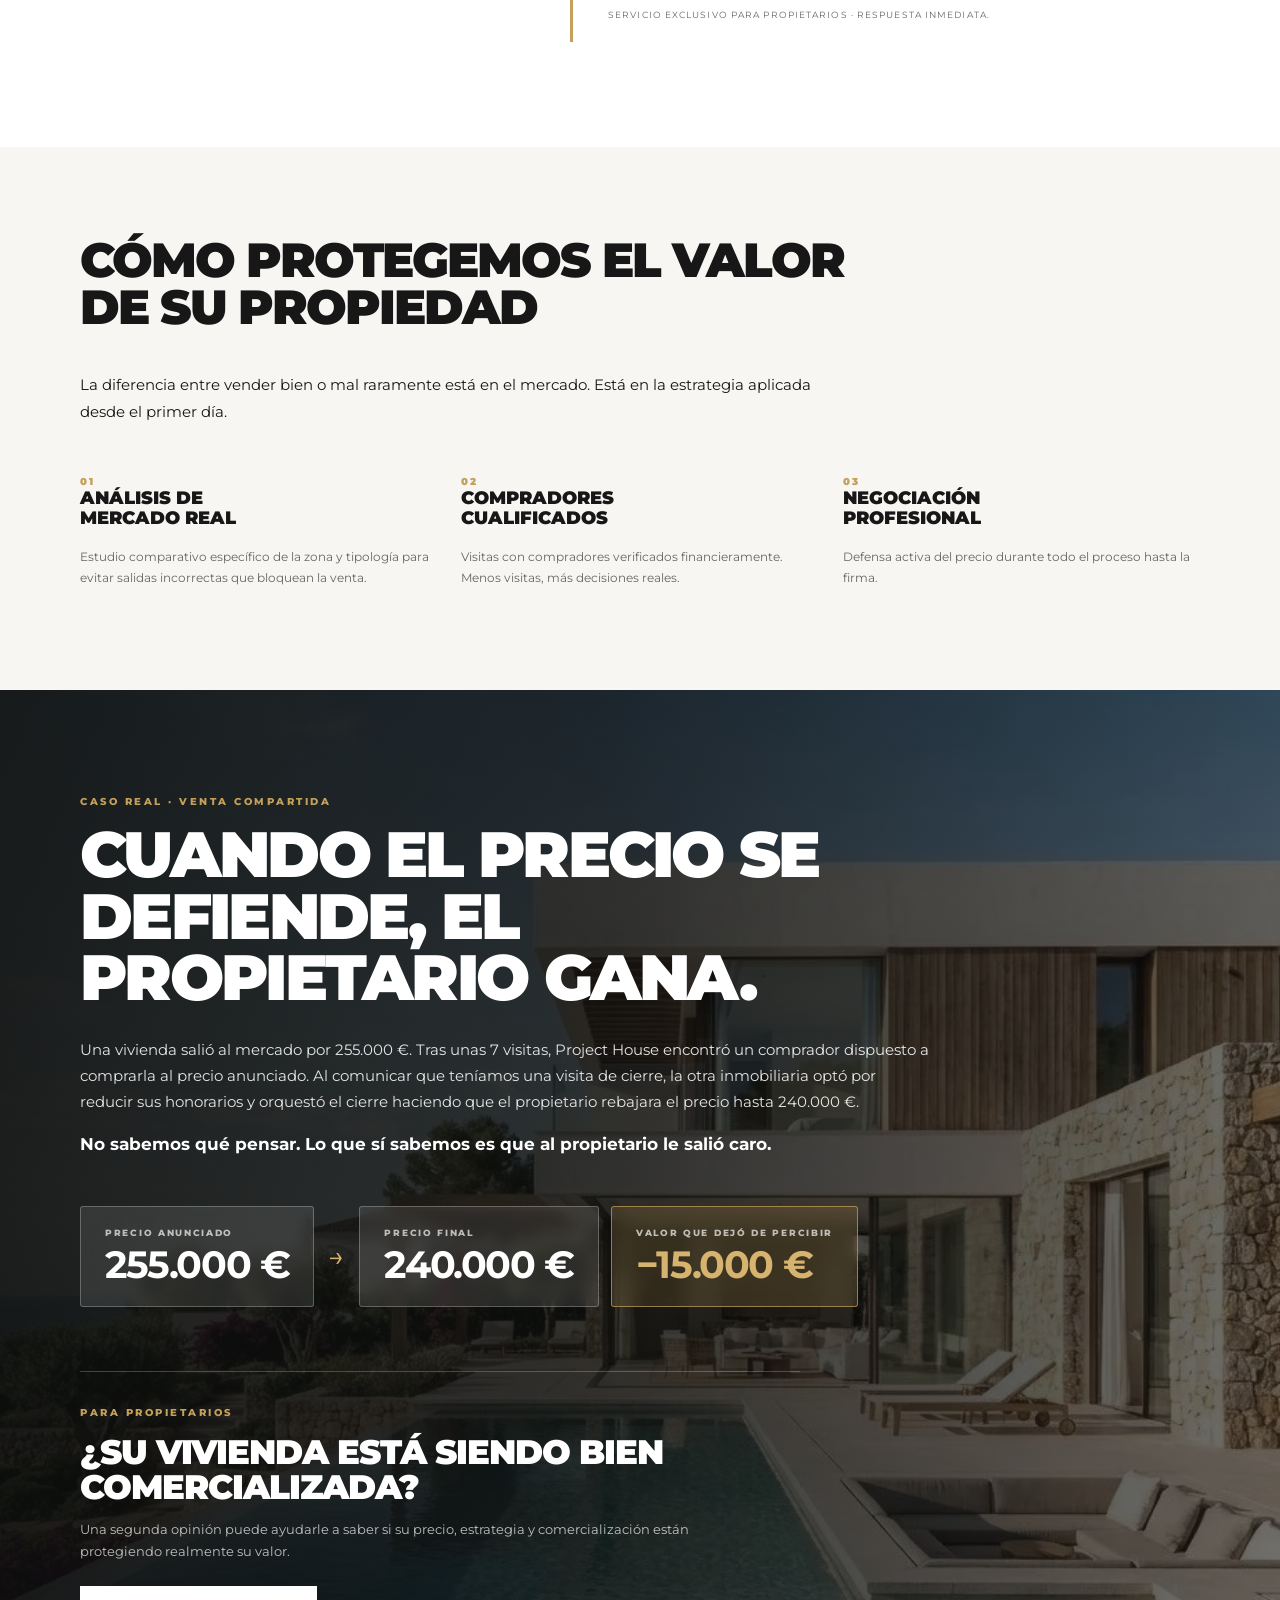
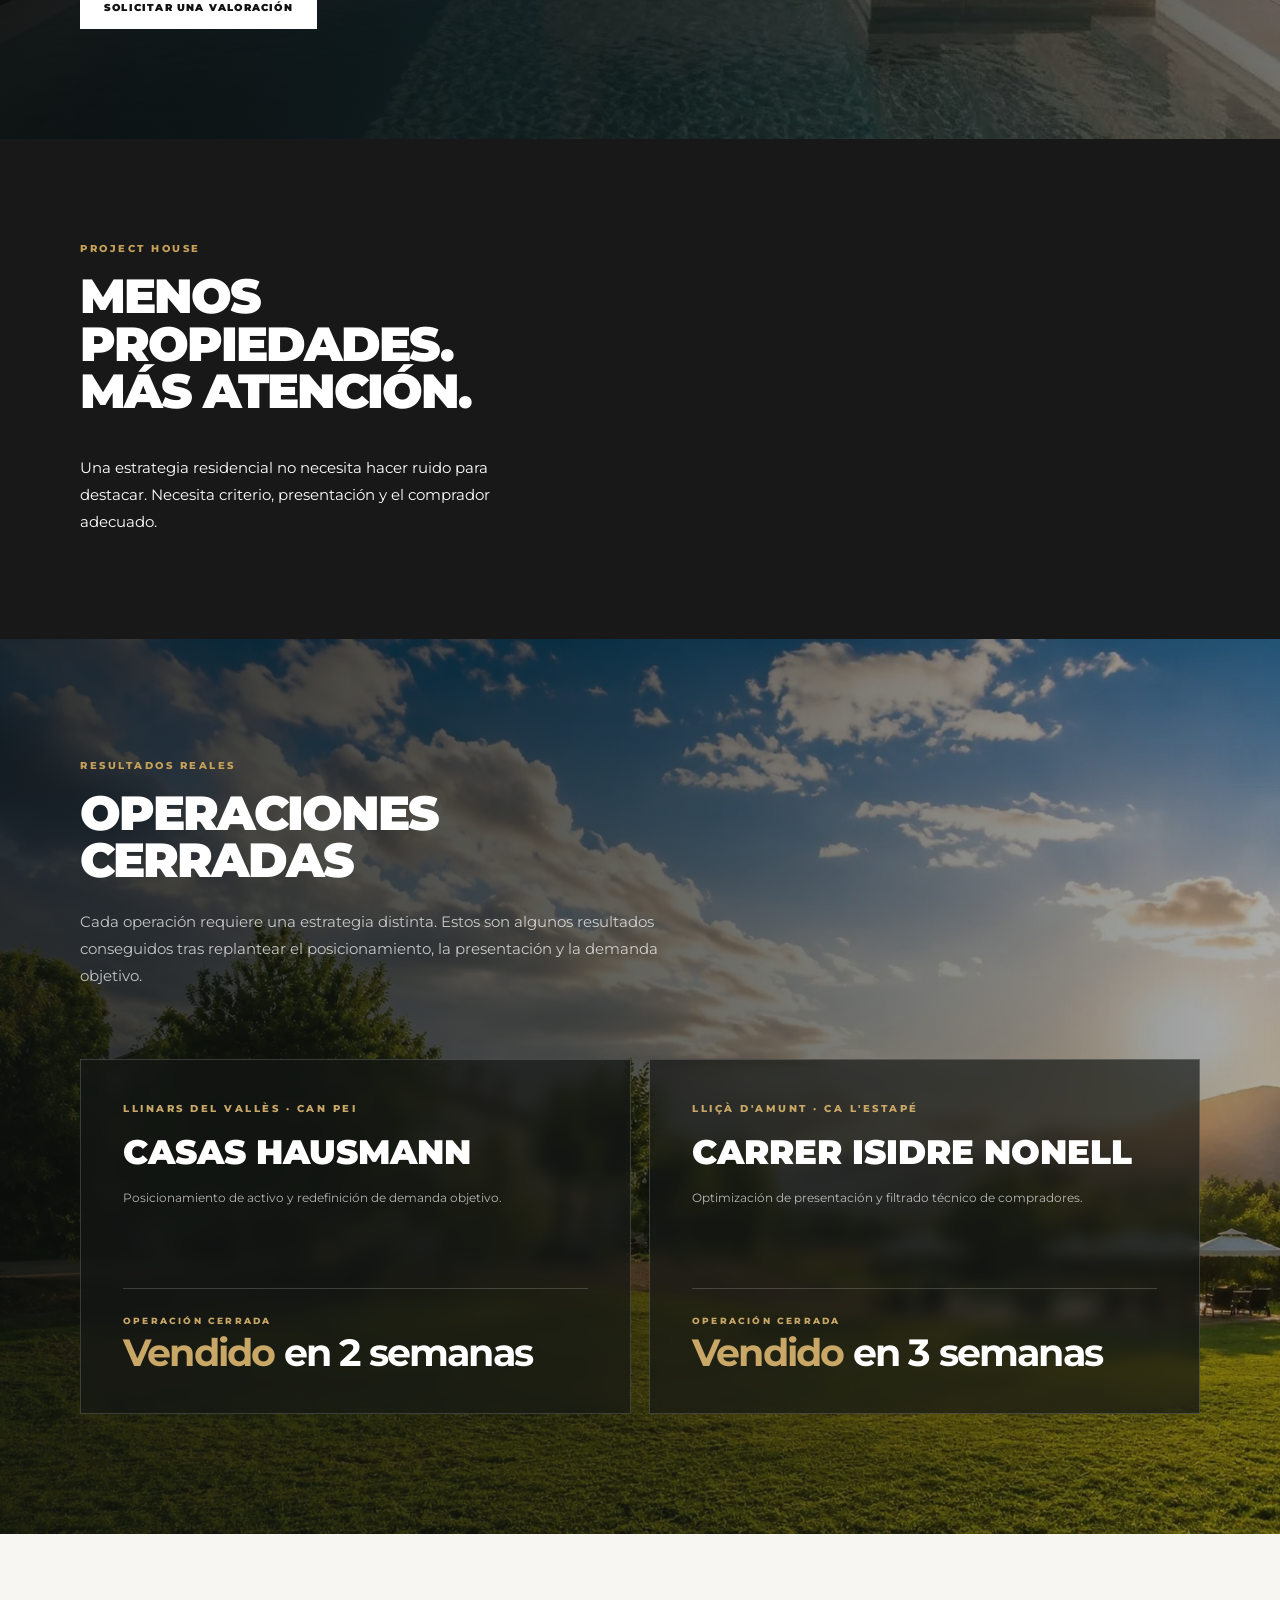
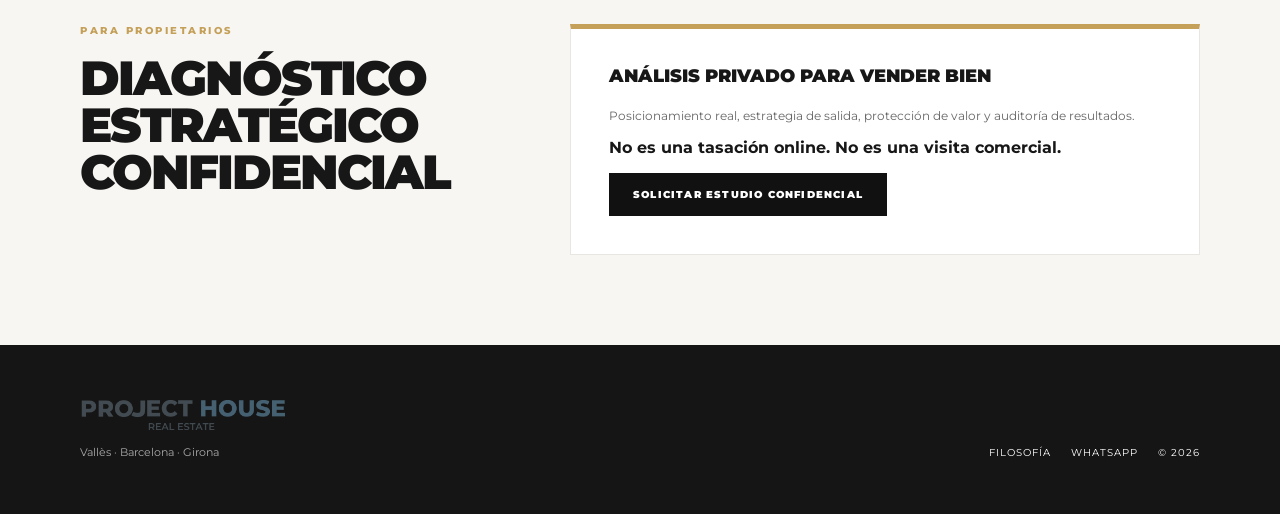
